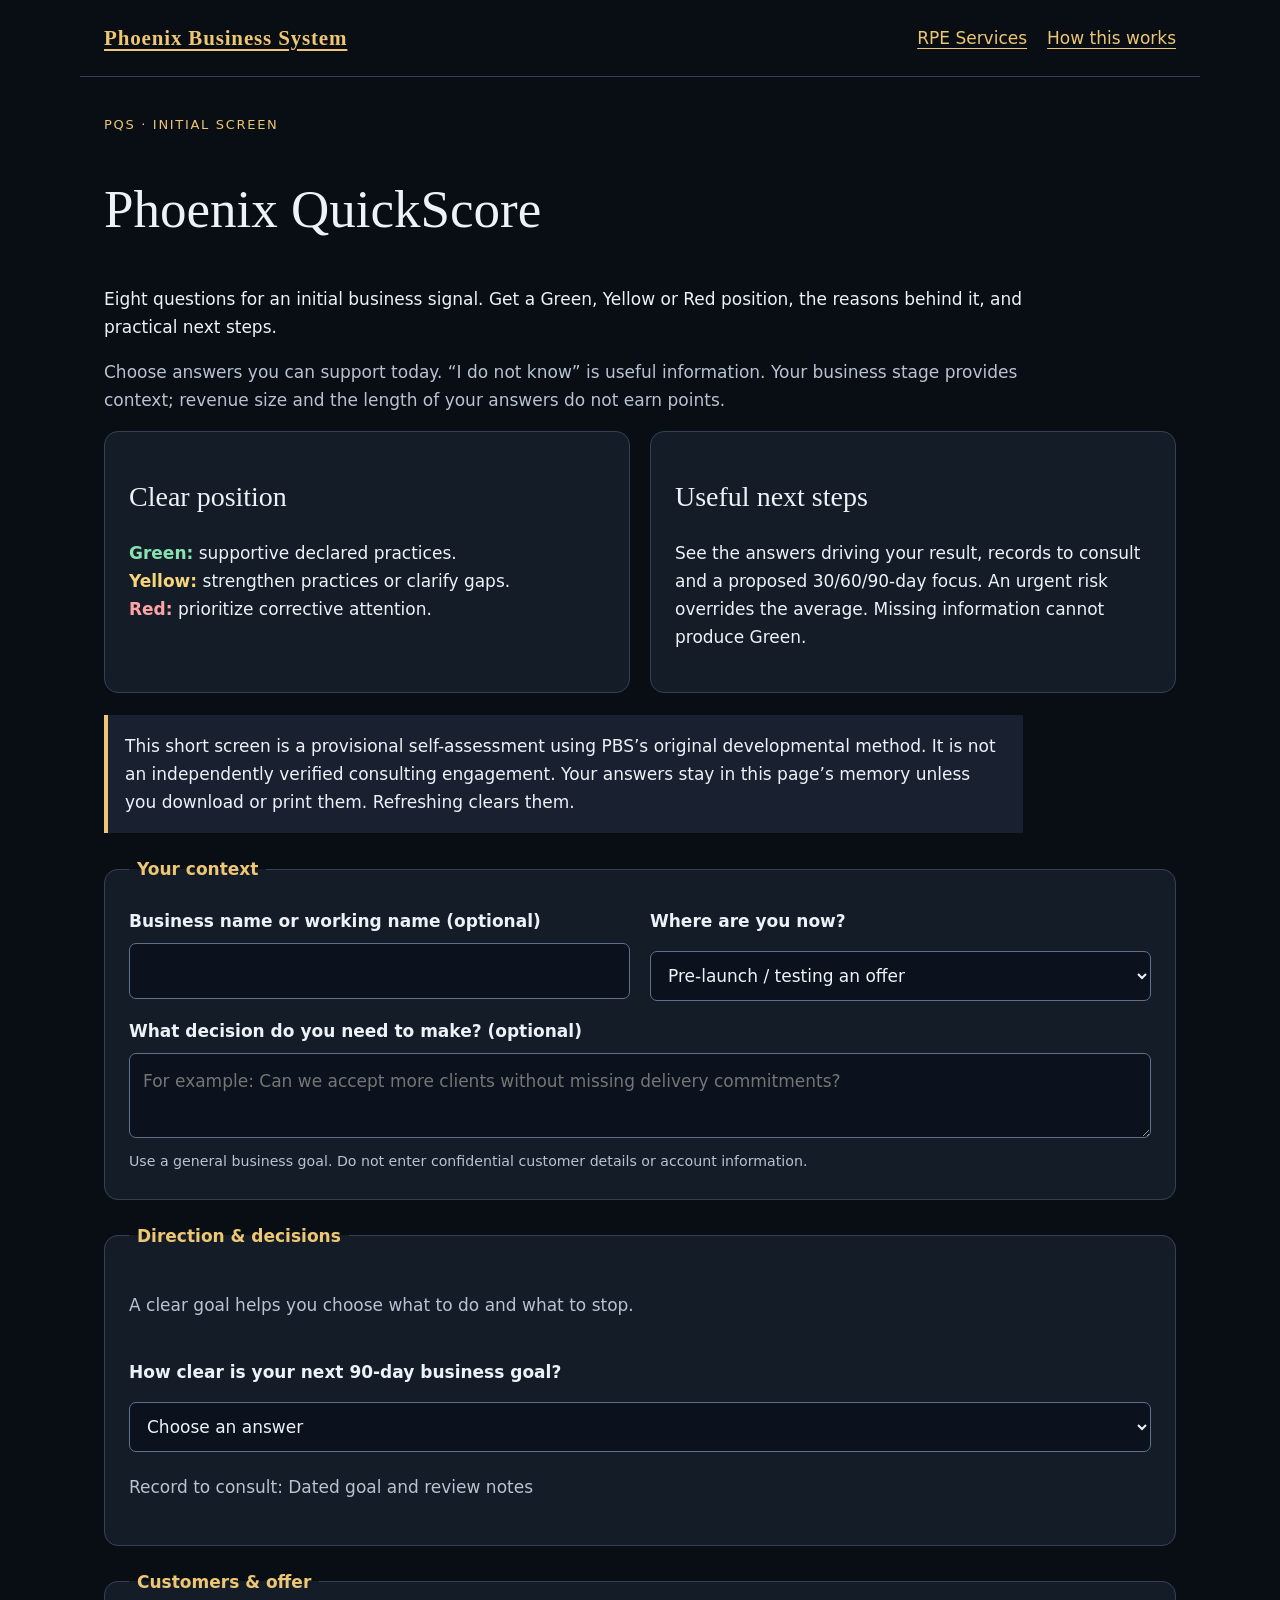
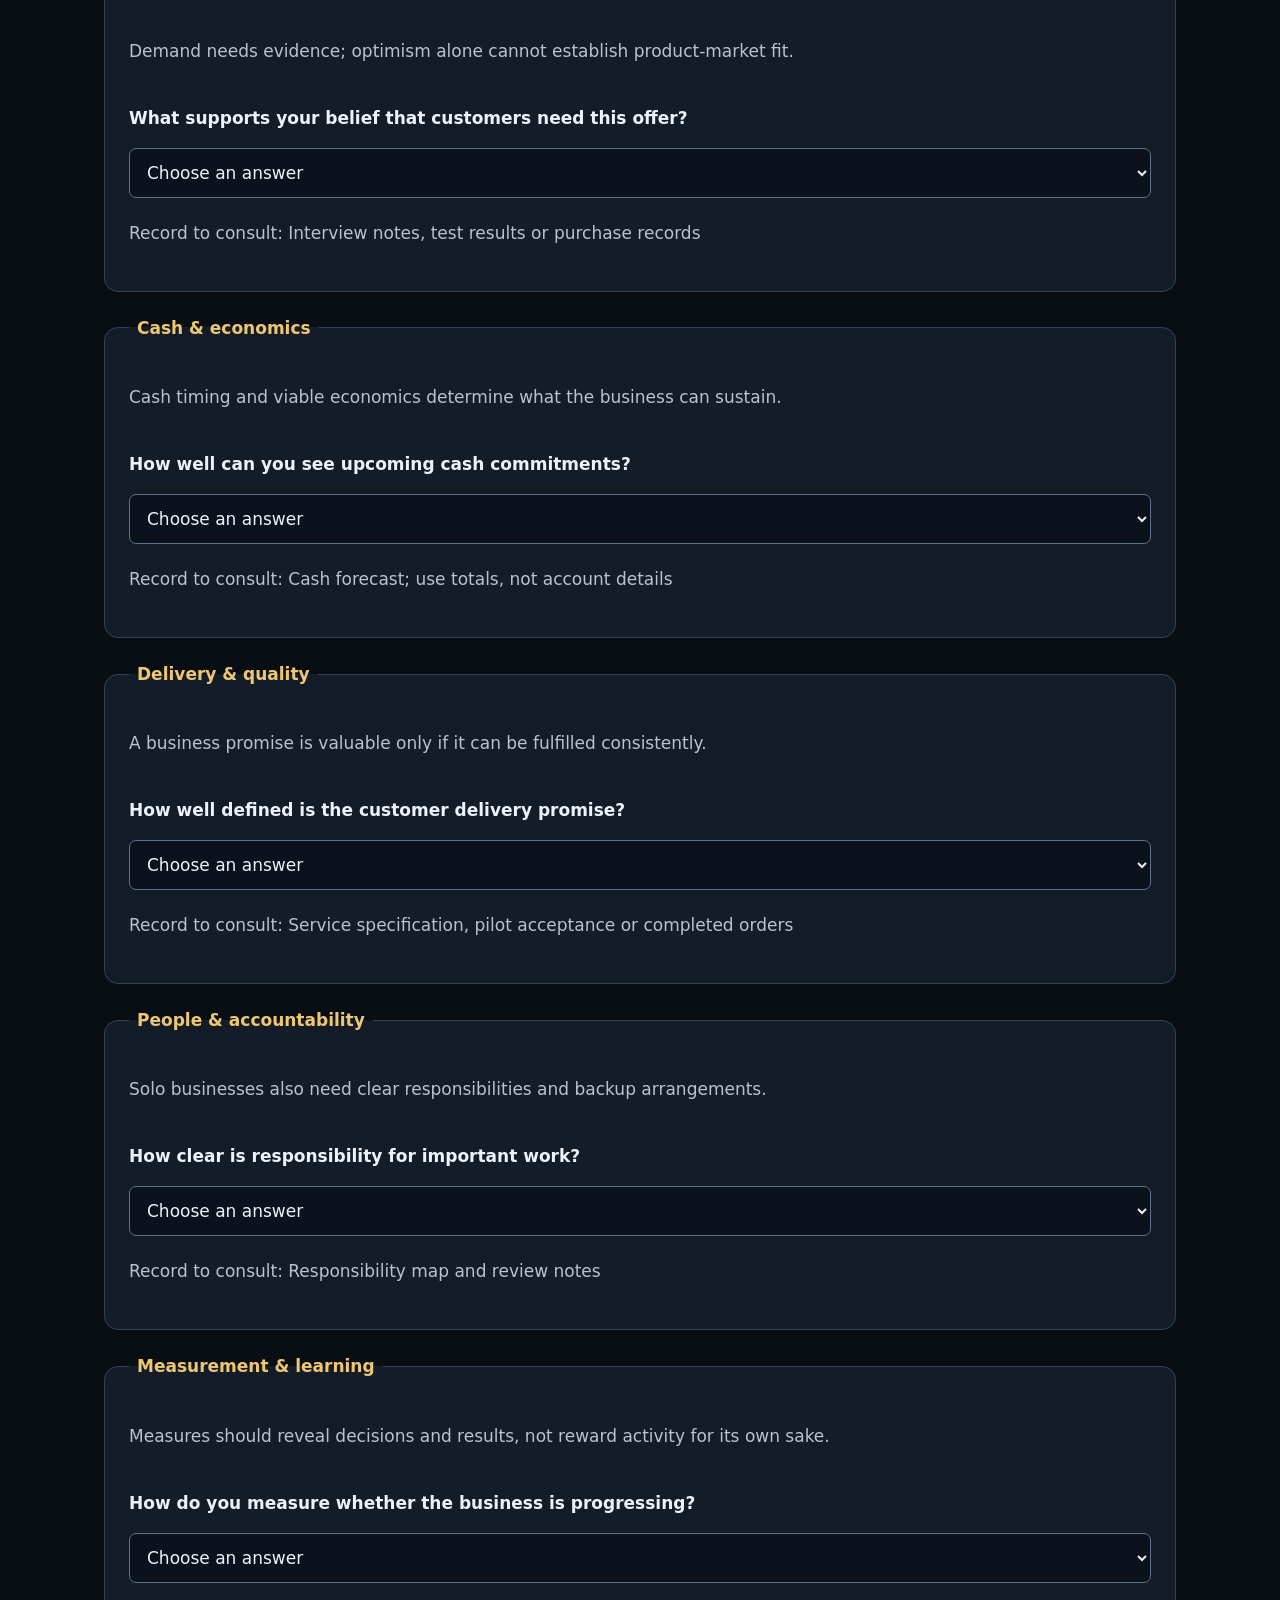
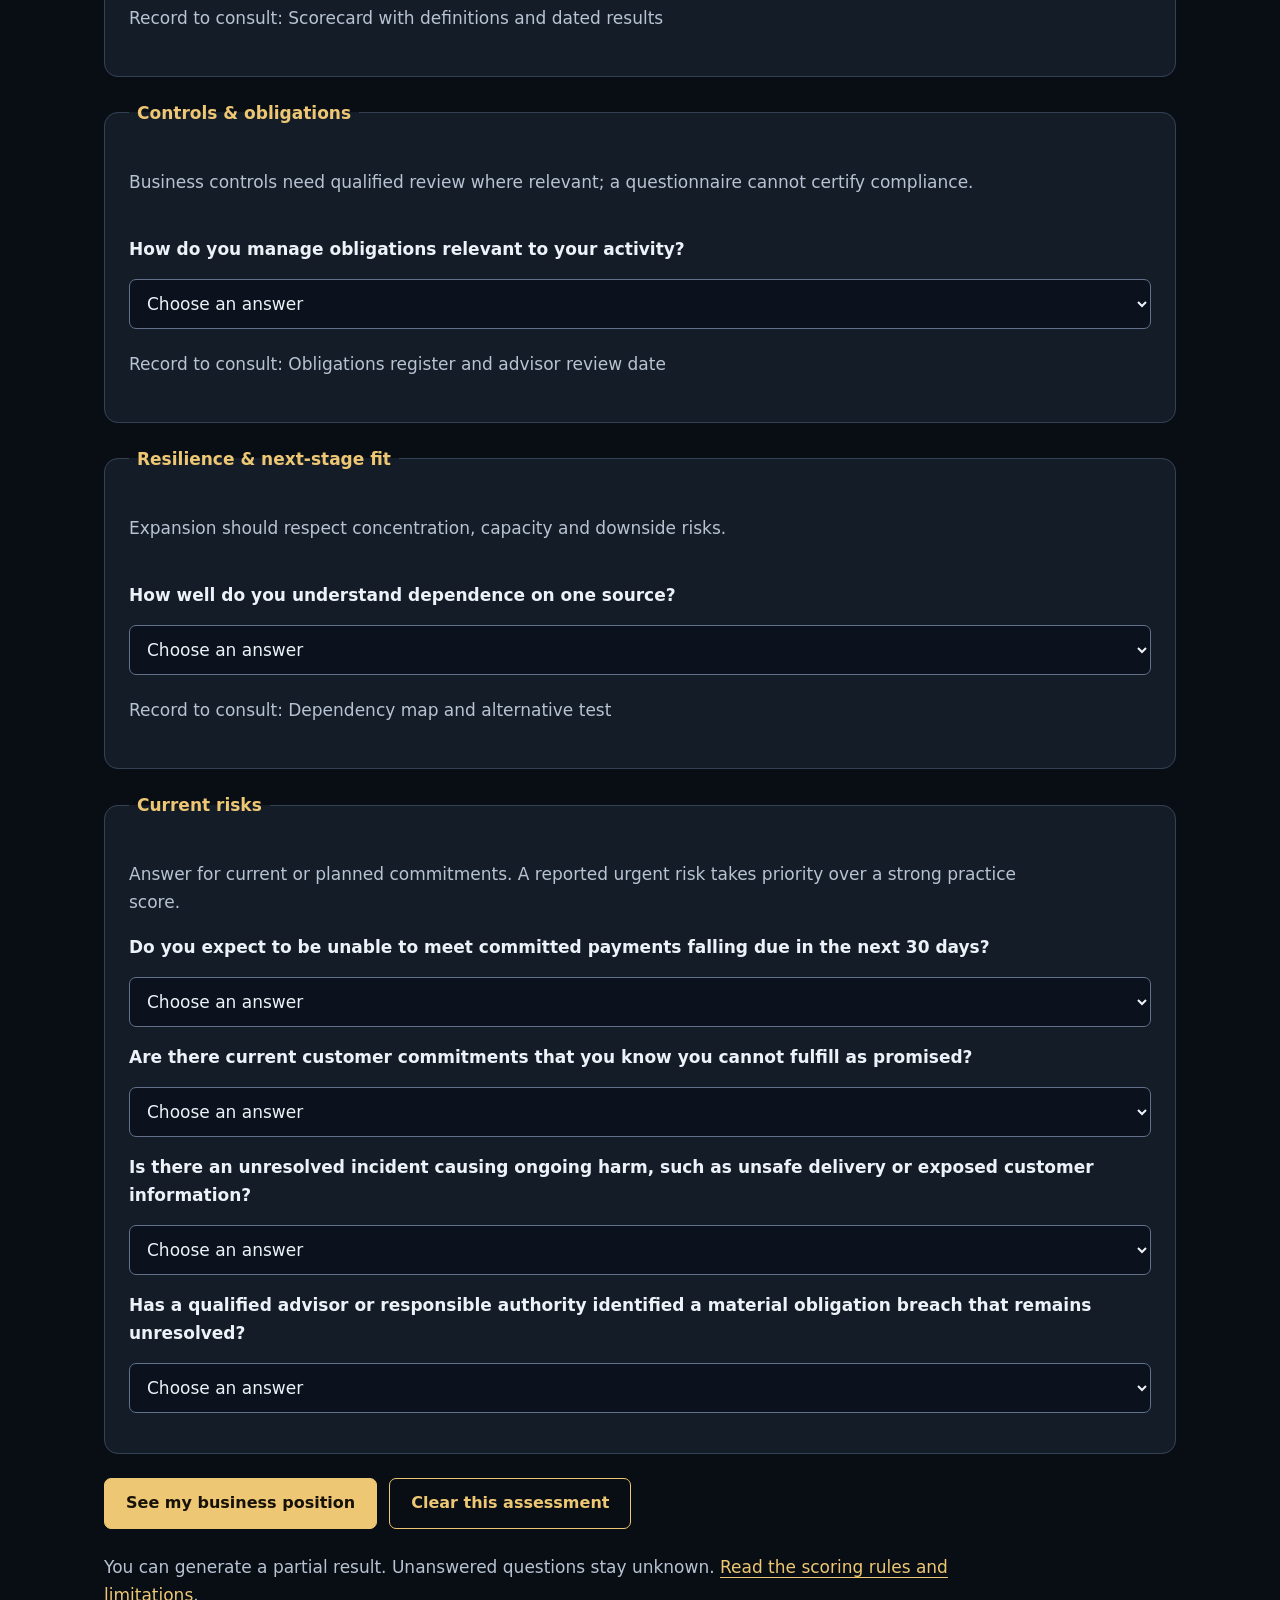
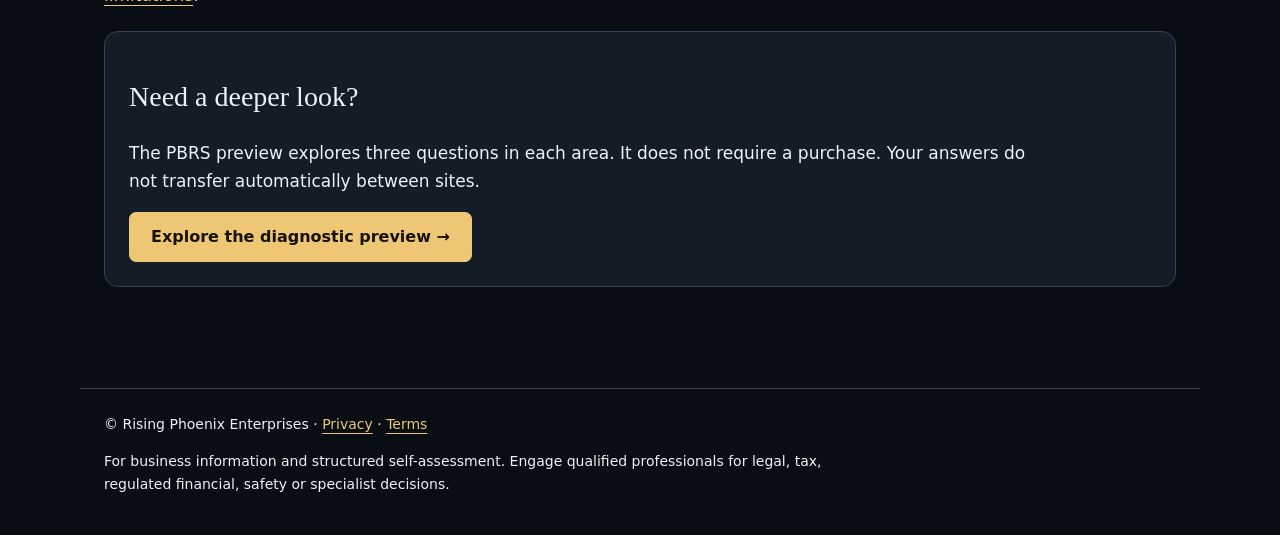
==== index.html @ c2e0ac34 "Replace unsupported diagnostic output with transparent PBS traffic-light preview" ====
<!doctype html>
<html lang="en"><head><meta charset="utf-8"><meta name="viewport" content="width=device-width, initial-scale=1"><title>Phoenix QuickScore — PBS</title><meta name="description" content="Understand your business position through clear traffic lights, practical questions and evidence-aware next steps."><link rel="stylesheet" href="/pbs-diagnostic.css"></head><body data-mode="quick"><header><a class="brand" href="/">Phoenix Business System</a><nav aria-label="Main"><a href="https://services.risingphoenixhq.com/">RPE Services</a><a href="/methodology.html">How this works</a></nav></header><main><section class="hero"><p class="eyebrow">PQS · initial screen</p><h1>Phoenix QuickScore</h1><p>Eight questions for an initial business signal. Get a Green, Yellow or Red position, the reasons behind it, and practical next steps.</p><p class="muted">Choose answers you can support today. “I do not know” is useful information. Your business stage provides context; revenue size and the length of your answers do not earn points.</p></section>
 <div class="grid"><section class="card"><h2>Clear position</h2><p><strong class="GREEN">Green:</strong> supportive declared practices.<br><strong class="YELLOW">Yellow:</strong> strengthen practices or clarify gaps.<br><strong class="RED">Red:</strong> prioritize corrective attention.</p></section><section class="card"><h2>Useful next steps</h2><p>See the answers driving your result, records to consult and a proposed 30/60/90-day focus. An urgent risk overrides the average. Missing information cannot produce Green.</p></section></div>
 <p class="notice">This short screen is a provisional self-assessment using PBS’s original developmental method. It is not an independently verified consulting engagement. Your answers stay in this page’s memory unless you download or print them. Refreshing clears them.</p>
 <form id="assessment"><fieldset><legend>Your context</legend><div class="grid"><div><label for="business">Business name or working name (optional)</label><input id="business" name="business" maxlength="120" autocomplete="organization"></div><div><label for="stage">Where are you now?</label><select id="stage" name="stage"><option value="prelaunch">Pre-launch / testing an offer</option><option value="operating">Operating / stabilizing</option><option value="expanding">Planning expansion</option></select></div></div><label for="goal">What decision do you need to make? (optional)</label><textarea id="goal" name="goal" maxlength="600" placeholder="For example: Can we accept more clients without missing delivery commitments?"></textarea><small>Use a general business goal. Do not enter confidential customer details or account information.</small></fieldset><div id="questions"></div><p id="error" class="error" role="alert"></p><div class="actions"><button type="submit">See my business position</button><button type="button" class="secondary" id="clear">Clear this assessment</button></div><p class="muted">You can generate a partial result. Unanswered questions stay unknown. <a href="/methodology.html">Read the scoring rules and limitations</a>.</p></form><section id="report" tabindex="-1" aria-label="Your assessment report" class="hidden"></section><section class="card"><h2>Need a deeper look?</h2><p>The PBRS preview explores three questions in each area. It does not require a purchase. Your answers do not transfer automatically between sites.</p><a class="button" href="https://pbrs.risingphoenixhq.com/">Explore the diagnostic preview →</a></section></main><footer>© Rising Phoenix Enterprises · <a href="/privacy.html">Privacy</a> · <a href="/terms.html">Terms</a><p>For business information and structured self-assessment. Engage qualified professionals for legal, tax, regulated financial, safety or specialist decisions.</p></footer><script src="/pbs-diagnostic-engine.js"></script><script src="/pbs-diagnostic-ui.js"></script></body></html>
---- pbs-diagnostic.css ----
:root{color-scheme:dark;--bg:#090d14;--panel:#141c28;--line:#344154;--text:#edf2f8;--muted:#b7c3d2;--gold:#edc773;--green:#89e3b0;--yellow:#f6d57b;--red:#ffa4a4}*{box-sizing:border-box}body{margin:0;background:var(--bg);color:var(--text);font:17px/1.65 system-ui,sans-serif}header,main,footer{max-width:1120px;margin:auto;padding:24px}header{display:flex;gap:20px;align-items:center;justify-content:space-between;border-bottom:1px solid var(--line)}.brand{font:600 21px Georgia,serif;letter-spacing:.04em;color:var(--gold)}nav{display:flex;flex-wrap:wrap;gap:20px}a{color:var(--gold);text-underline-offset:4px}h1{font:500 clamp(32px,5vw,53px)/1.16 Georgia,serif;max-width:850px}h2{font:500 28px/1.3 Georgia,serif}h3{font-size:20px}p{max-width:85ch}.eyebrow{color:var(--gold);font-size:13px;text-transform:uppercase;letter-spacing:.13em}.muted,small{color:var(--muted)}.card,fieldset,details.area{background:var(--panel);border:1px solid var(--line);border-radius:14px;padding:24px;margin:22px 0}.grid{display:grid;grid-template-columns:repeat(2,minmax(0,1fr));gap:20px}.grid>.card{margin:0}label{display:block;font-weight:600;margin-bottom:8px}input,select,textarea{width:100%;padding:13px;background:#0b121d;border:1px solid #61718a;border-radius:7px;color:var(--text);font:inherit}textarea{min-height:85px}select{margin:8px 0 16px}button,.button{display:inline-block;padding:13px 21px;border:1px solid var(--gold);border-radius:7px;background:var(--gold);color:#161109;font:700 16px/1.4 system-ui;cursor:pointer;text-decoration:none}button.secondary{background:transparent;color:var(--gold)}button:focus-visible,a:focus-visible,input:focus-visible,select:focus-visible,textarea:focus-visible,summary:focus-visible{outline:3px solid #83c9ff;outline-offset:4px}.actions{display:flex;flex-wrap:wrap;gap:12px;margin:24px 0}legend{color:var(--gold);font-weight:700;padding:0 8px}.question{border-top:1px solid var(--line);padding:22px 0 8px}.question:first-of-type{border-top:0}.question p{margin:5px 0 12px}.status{display:inline-block;border:2px solid currentColor;border-radius:24px;padding:7px 18px;font-weight:800;letter-spacing:.06em}.GREEN{color:var(--green)}.YELLOW{color:var(--yellow)}.RED{color:var(--red)}.UNKNOWN{color:var(--muted)}.notice{padding:17px;border-left:4px solid var(--gold);background:#192131;margin:22px 0}.risk{border-left-color:var(--red)}summary{cursor:pointer;font-weight:700}summary span{margin-right:14px}.trace{border-top:1px solid var(--line);padding-top:14px;margin-top:14px}.bar{height:6px;background:#344154;margin:14px 0}.bar span{display:block;height:100%;background:var(--gold)}.hidden{display:none!important}#report:focus{outline:none}.error{color:var(--red);font-weight:700}footer{border-top:1px solid var(--line);font-size:14px;margin-top:55px}.method{max-width:900px}.method li{margin:14px 0}table{border-collapse:collapse;width:100%}th,td{text-align:left;border-bottom:1px solid var(--line);padding:12px;vertical-align:top}@media(max-width:650px){header{display:block}.grid{grid-template-columns:1fr}header,main,footer{padding:18px}.card,fieldset,details.area{padding:18px}nav{margin-top:15px}button,.button{min-height:46px}}@media print{body{background:white;color:#111;font-size:11pt}header nav,footer,.actions,#assessment,.hero{display:none!important}main{max-width:none;padding:0}.card,details.area,.notice{background:white;border-color:#bbb;break-inside:avoid}.muted,small,.GREEN,.YELLOW,.RED,.UNKNOWN{color:#222}details>div{display:block}a{color:#111}h1{font-size:27pt}.hidden{display:none!important}}
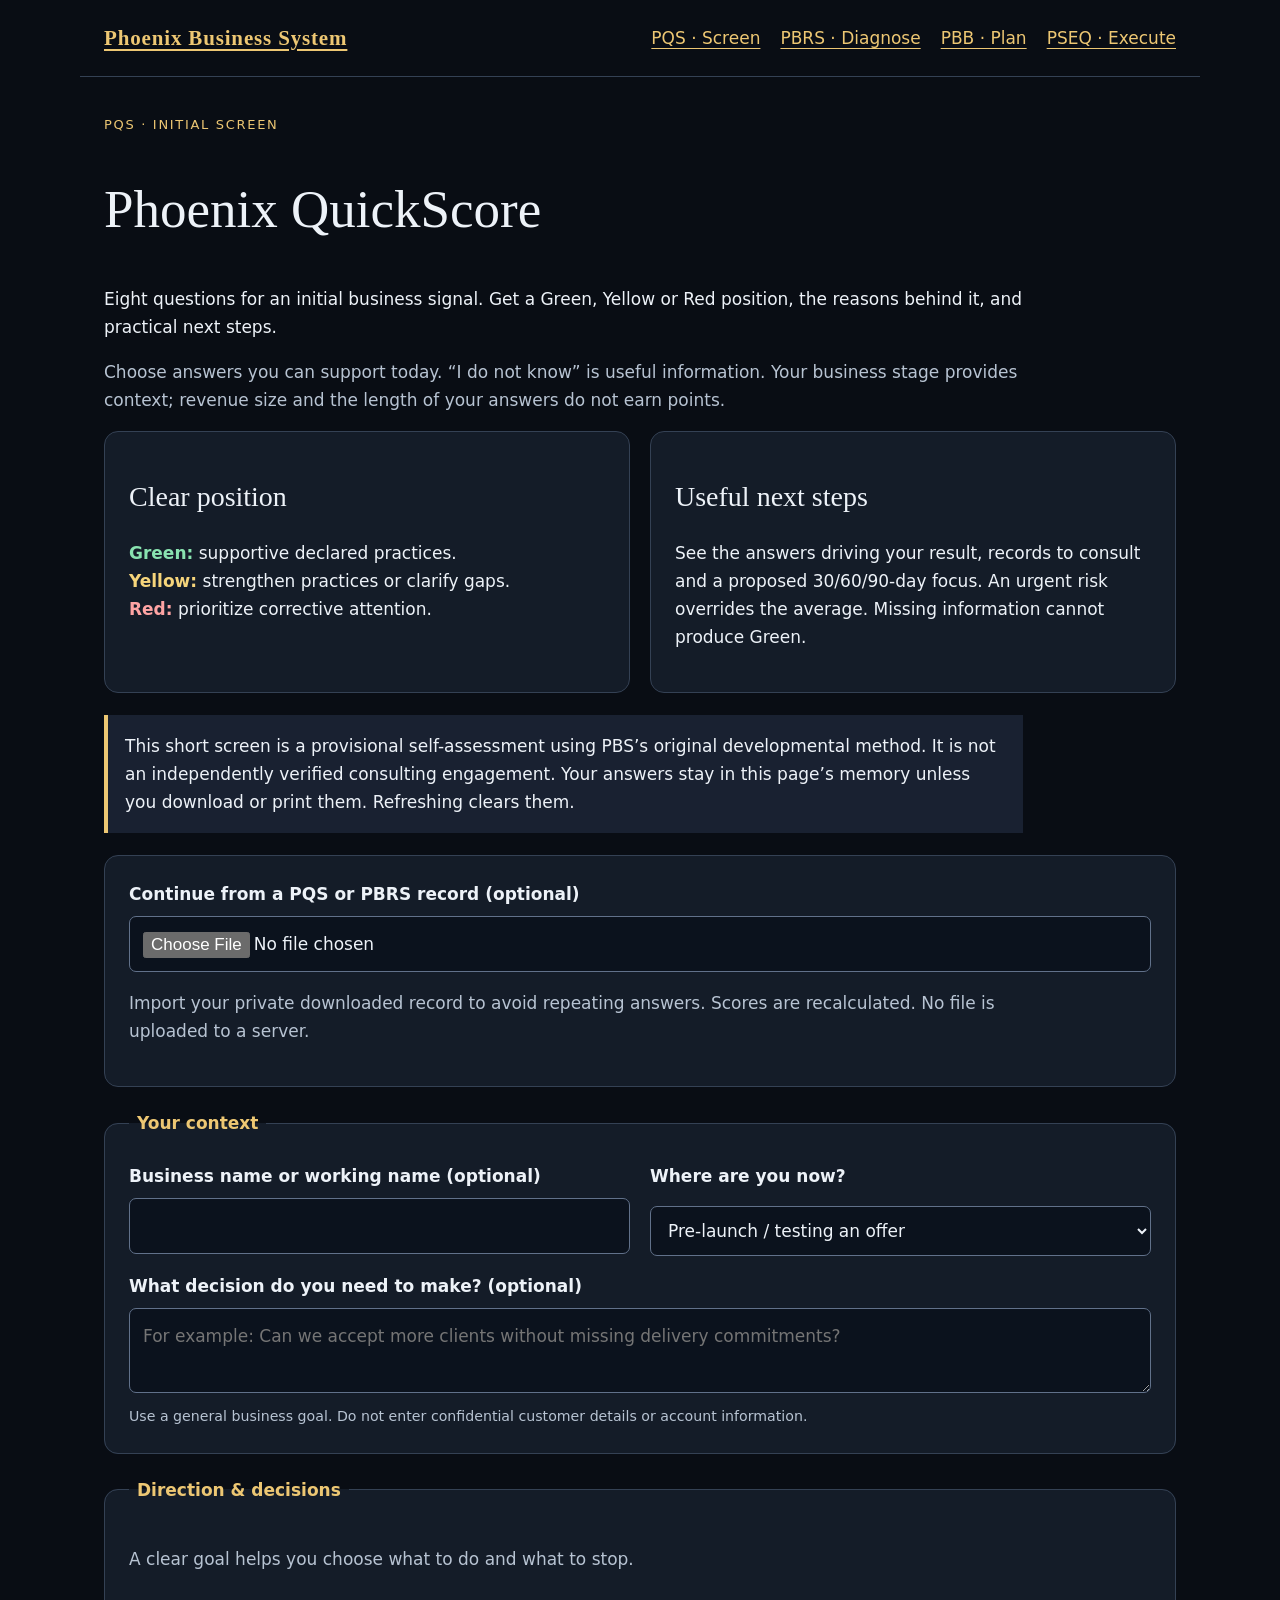
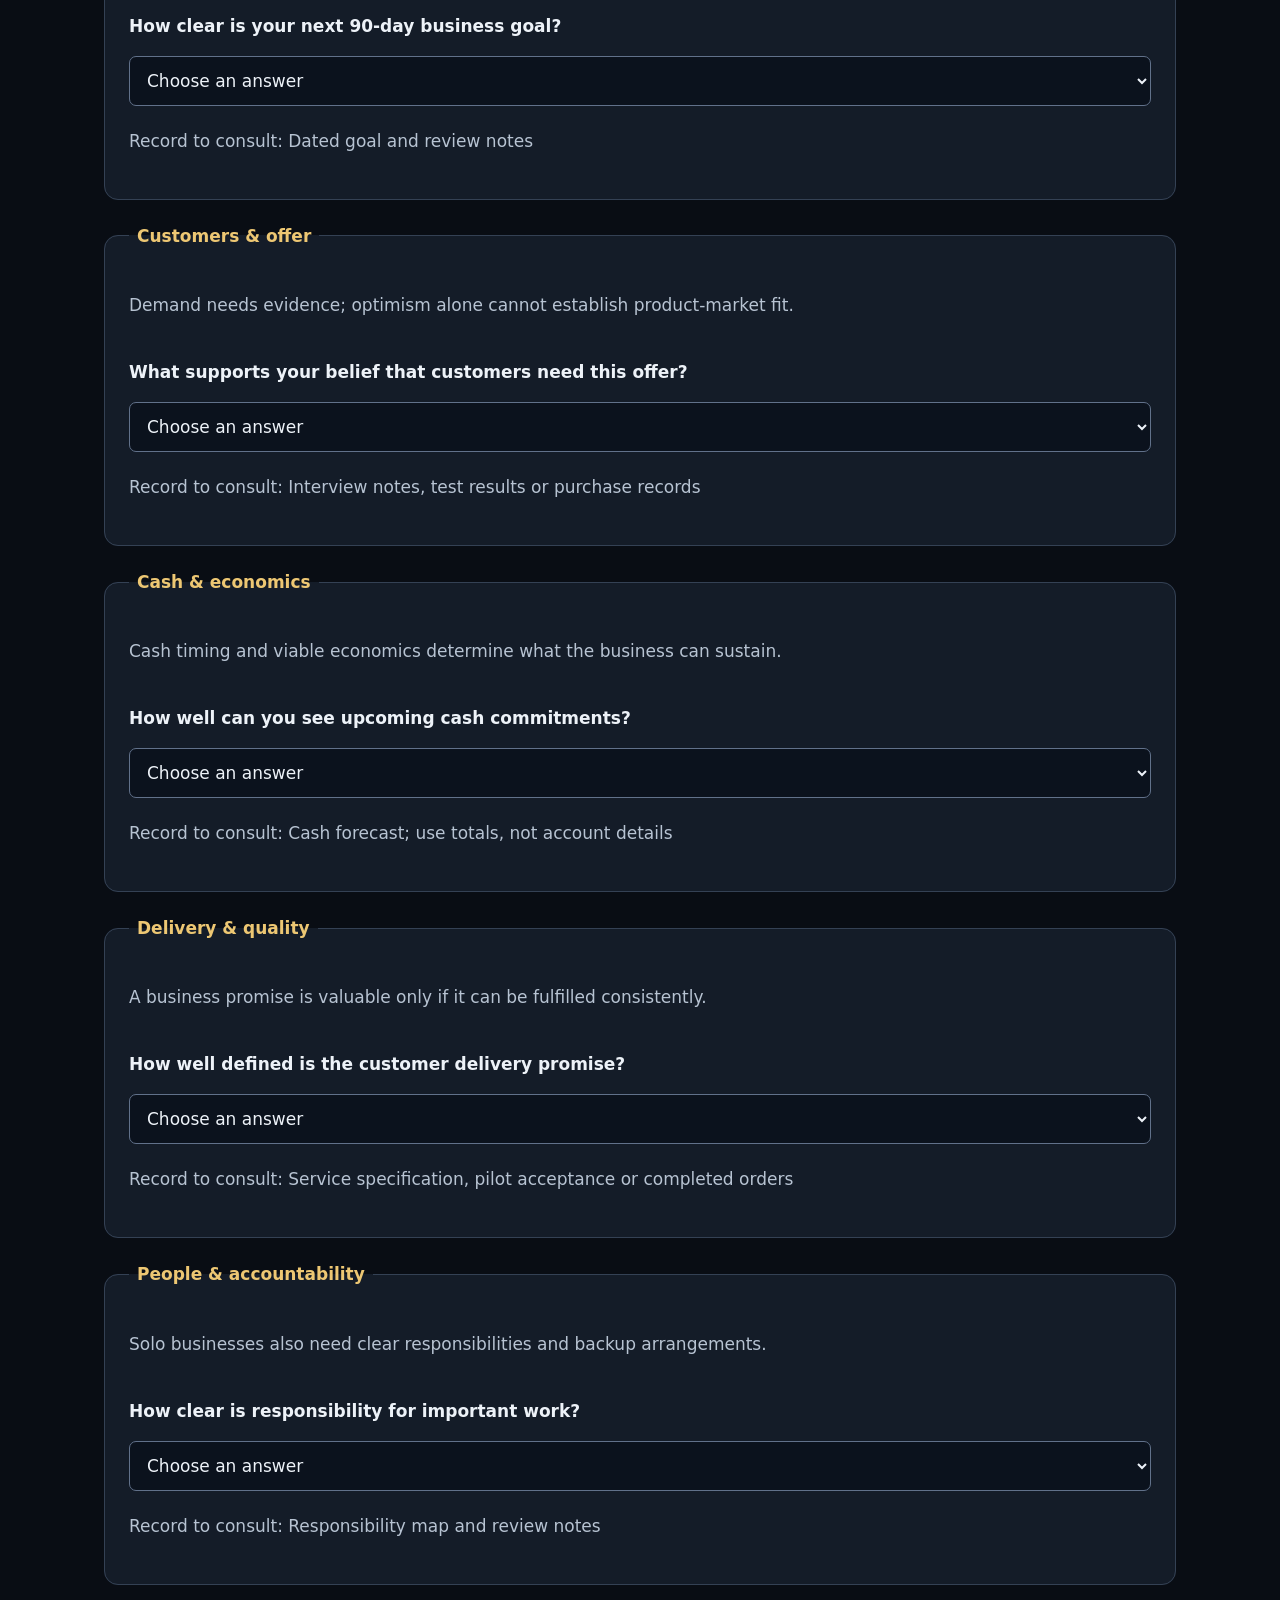
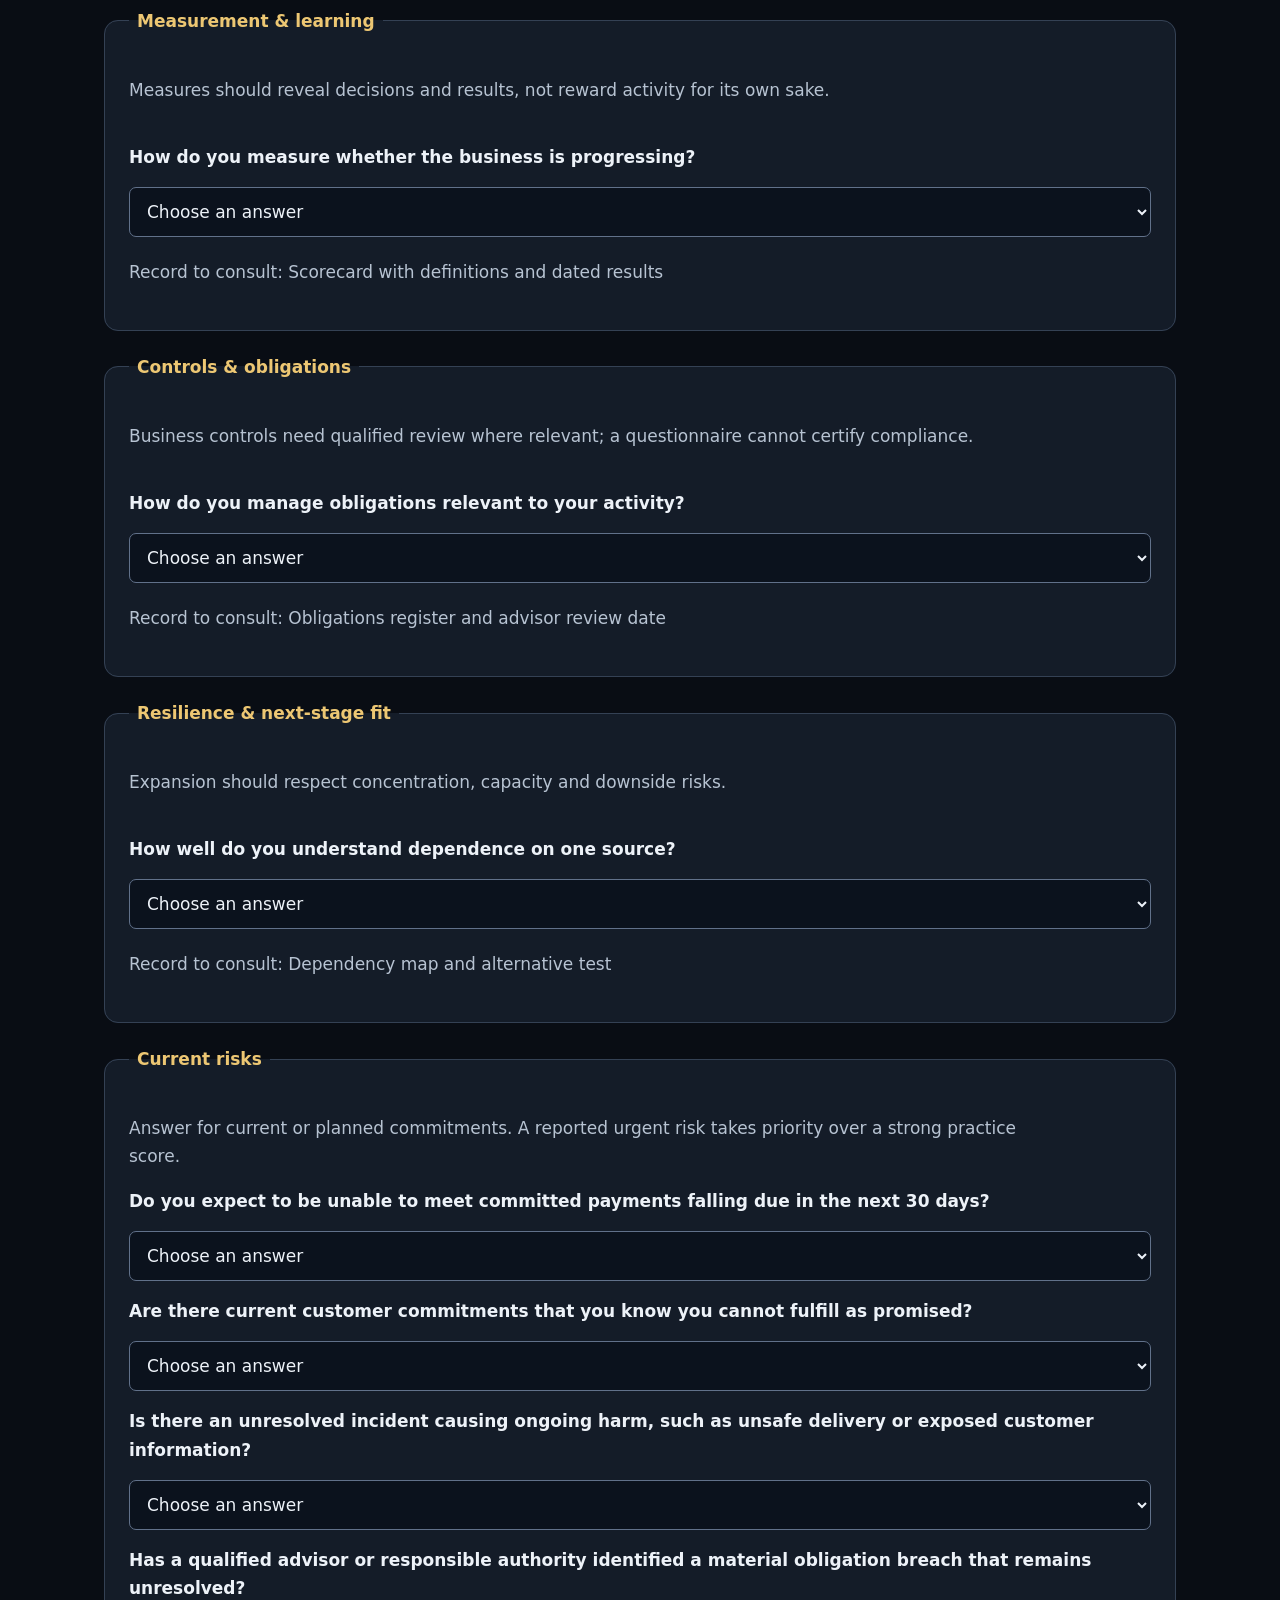
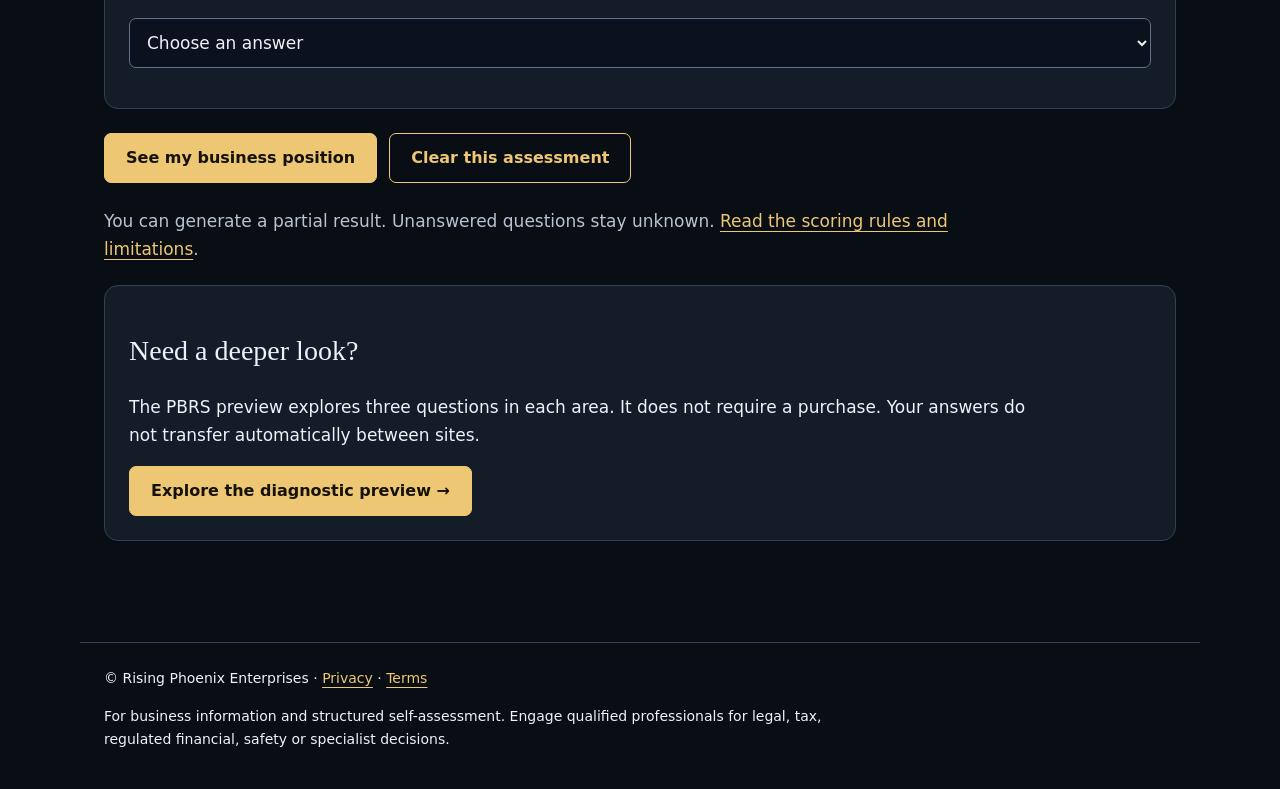
==== commit 1ba22a40: "Connect PBS diagnostic records to editable plans and execution tracking previews" ====
--- a/index.html
+++ b/index.html
@@ -1,5 +1,5 @@
 <!doctype html>
-<html lang="en"><head><meta charset="utf-8"><meta name="viewport" content="width=device-width, initial-scale=1"><title>Phoenix QuickScore — PBS</title><meta name="description" content="Understand your business position through clear traffic lights, practical questions and evidence-aware next steps."><link rel="stylesheet" href="/pbs-diagnostic.css"></head><body data-mode="quick"><header><a class="brand" href="/">Phoenix Business System</a><nav aria-label="Main"><a href="https://services.risingphoenixhq.com/">RPE Services</a><a href="/methodology.html">How this works</a></nav></header><main><section class="hero"><p class="eyebrow">PQS · initial screen</p><h1>Phoenix QuickScore</h1><p>Eight questions for an initial business signal. Get a Green, Yellow or Red position, the reasons behind it, and practical next steps.</p><p class="muted">Choose answers you can support today. “I do not know” is useful information. Your business stage provides context; revenue size and the length of your answers do not earn points.</p></section>
+<html lang="en"><head><meta charset="utf-8"><meta name="viewport" content="width=device-width, initial-scale=1"><title>Phoenix QuickScore — PBS</title><meta name="description" content="Understand your business position through clear traffic lights, practical questions and evidence-aware next steps."><link rel="stylesheet" href="/pbs-diagnostic.css"></head><body data-mode="quick"><header><a class="brand" href="/">Phoenix Business System</a><nav aria-label="PBS layers"><a href="https://pqs.risingphoenixhq.com/">PQS · Screen</a><a href="https://pbrs.risingphoenixhq.com/">PBRS · Diagnose</a><a href="https://pbb.risingphoenixhq.com/">PBB · Plan</a><a href="https://pseq.risingphoenixhq.com/">PSEQ · Execute</a></nav></header><main><section class="hero"><p class="eyebrow">PQS · initial screen</p><h1>Phoenix QuickScore</h1><p>Eight questions for an initial business signal. Get a Green, Yellow or Red position, the reasons behind it, and practical next steps.</p><p class="muted">Choose answers you can support today. “I do not know” is useful information. Your business stage provides context; revenue size and the length of your answers do not earn points.</p></section>
  <div class="grid"><section class="card"><h2>Clear position</h2><p><strong class="GREEN">Green:</strong> supportive declared practices.<br><strong class="YELLOW">Yellow:</strong> strengthen practices or clarify gaps.<br><strong class="RED">Red:</strong> prioritize corrective attention.</p></section><section class="card"><h2>Useful next steps</h2><p>See the answers driving your result, records to consult and a proposed 30/60/90-day focus. An urgent risk overrides the average. Missing information cannot produce Green.</p></section></div>
  <p class="notice">This short screen is a provisional self-assessment using PBS’s original developmental method. It is not an independently verified consulting engagement. Your answers stay in this page’s memory unless you download or print them. Refreshing clears them.</p>
- <form id="assessment"><fieldset><legend>Your context</legend><div class="grid"><div><label for="business">Business name or working name (optional)</label><input id="business" name="business" maxlength="120" autocomplete="organization"></div><div><label for="stage">Where are you now?</label><select id="stage" name="stage"><option value="prelaunch">Pre-launch / testing an offer</option><option value="operating">Operating / stabilizing</option><option value="expanding">Planning expansion</option></select></div></div><label for="goal">What decision do you need to make? (optional)</label><textarea id="goal" name="goal" maxlength="600" placeholder="For example: Can we accept more clients without missing delivery commitments?"></textarea><small>Use a general business goal. Do not enter confidential customer details or account information.</small></fieldset><div id="questions"></div><p id="error" class="error" role="alert"></p><div class="actions"><button type="submit">See my business position</button><button type="button" class="secondary" id="clear">Clear this assessment</button></div><p class="muted">You can generate a partial result. Unanswered questions stay unknown. <a href="/methodology.html">Read the scoring rules and limitations</a>.</p></form><section id="report" tabindex="-1" aria-label="Your assessment report" class="hidden"></section><section class="card"><h2>Need a deeper look?</h2><p>The PBRS preview explores three questions in each area. It does not require a purchase. Your answers do not transfer automatically between sites.</p><a class="button" href="https://pbrs.risingphoenixhq.com/">Explore the diagnostic preview →</a></section></main><footer>© Rising Phoenix Enterprises · <a href="/privacy.html">Privacy</a> · <a href="/terms.html">Terms</a><p>For business information and structured self-assessment. Engage qualified professionals for legal, tax, regulated financial, safety or specialist decisions.</p></footer><script src="/pbs-diagnostic-engine.js"></script><script src="/pbs-diagnostic-ui.js"></script></body></html>
+ <section class="card"><label for="assessment-import">Continue from a PQS or PBRS record (optional)</label><input id="assessment-import" type="file" accept="application/json,.json"><p id="import-status" class="muted">Import your private downloaded record to avoid repeating answers. Scores are recalculated. No file is uploaded to a server.</p></section><form id="assessment"><fieldset><legend>Your context</legend><div class="grid"><div><label for="business">Business name or working name (optional)</label><input id="business" name="business" maxlength="120" autocomplete="organization"></div><div><label for="stage">Where are you now?</label><select id="stage" name="stage"><option value="prelaunch">Pre-launch / testing an offer</option><option value="operating">Operating / stabilizing</option><option value="expanding">Planning expansion</option></select></div></div><label for="goal">What decision do you need to make? (optional)</label><textarea id="goal" name="goal" maxlength="600" placeholder="For example: Can we accept more clients without missing delivery commitments?"></textarea><small>Use a general business goal. Do not enter confidential customer details or account information.</small></fieldset><div id="questions"></div><p id="error" class="error" role="alert"></p><div class="actions"><button type="submit">See my business position</button><button type="button" class="secondary" id="clear">Clear this assessment</button></div><p class="muted">You can generate a partial result. Unanswered questions stay unknown. <a href="/methodology.html">Read the scoring rules and limitations</a>.</p></form><section id="report" tabindex="-1" aria-label="Your assessment report" class="hidden"></section><section class="card"><h2>Need a deeper look?</h2><p>The PBRS preview explores three questions in each area. It does not require a purchase. Your answers do not transfer automatically between sites.</p><a class="button" href="https://pbrs.risingphoenixhq.com/">Explore the diagnostic preview →</a></section></main><footer>© Rising Phoenix Enterprises · <a href="/privacy.html">Privacy</a> · <a href="/terms.html">Terms</a><p>For business information and structured self-assessment. Engage qualified professionals for legal, tax, regulated financial, safety or specialist decisions.</p></footer><script src="/pbs-diagnostic-engine.js"></script><script src="/pbs-diagnostic-ui.js"></script></body></html>
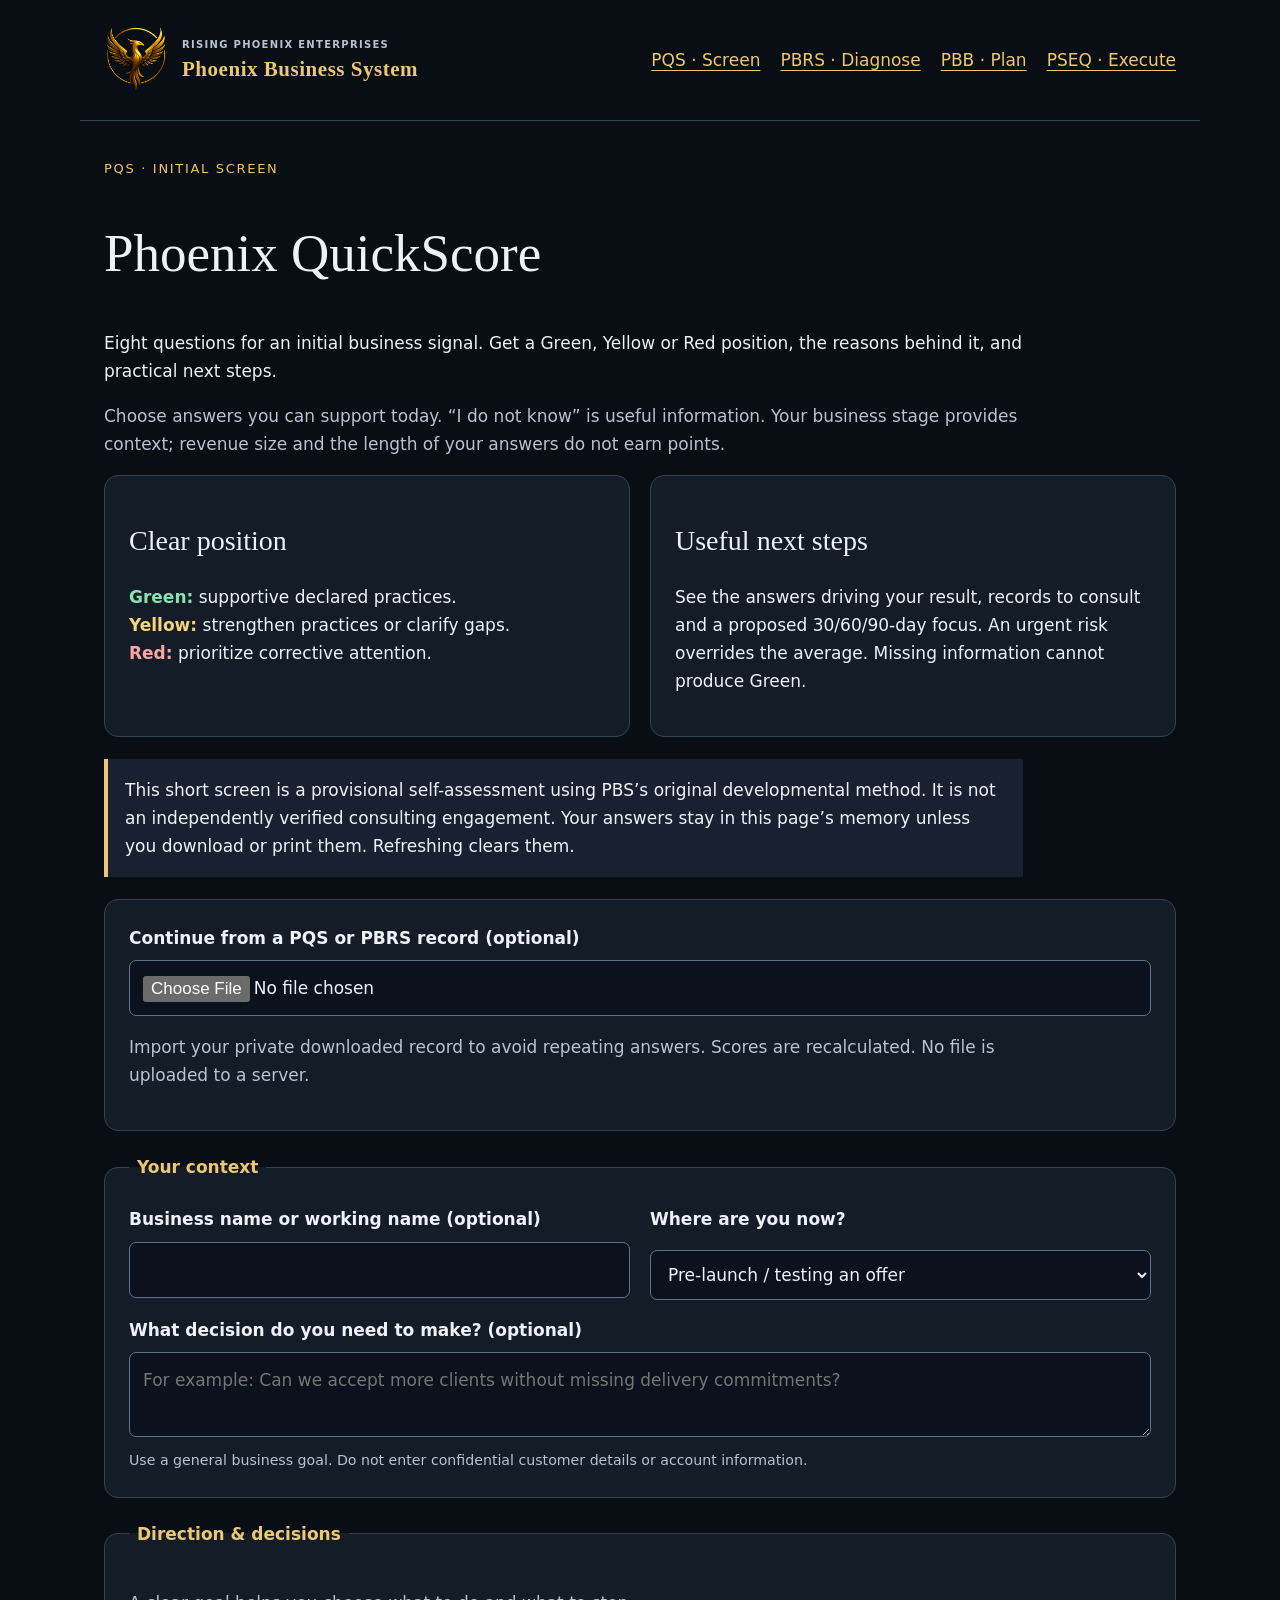
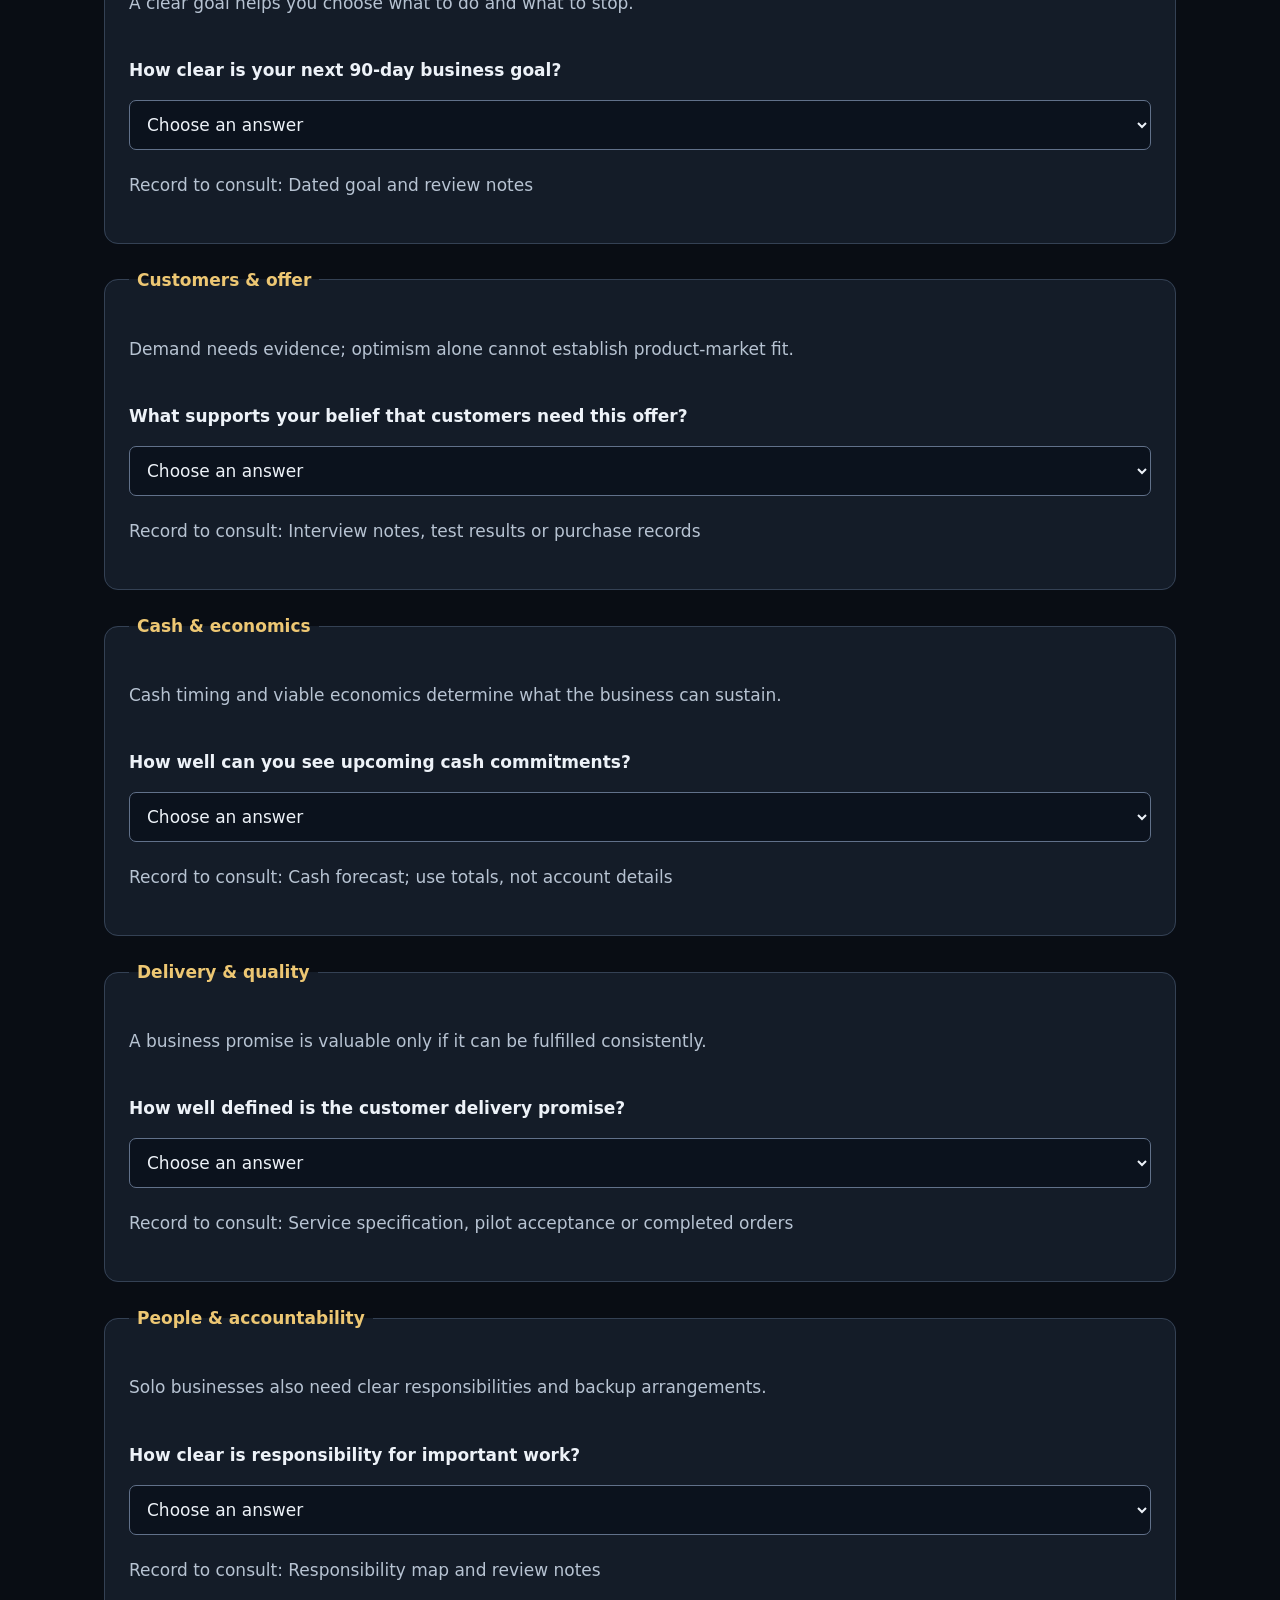
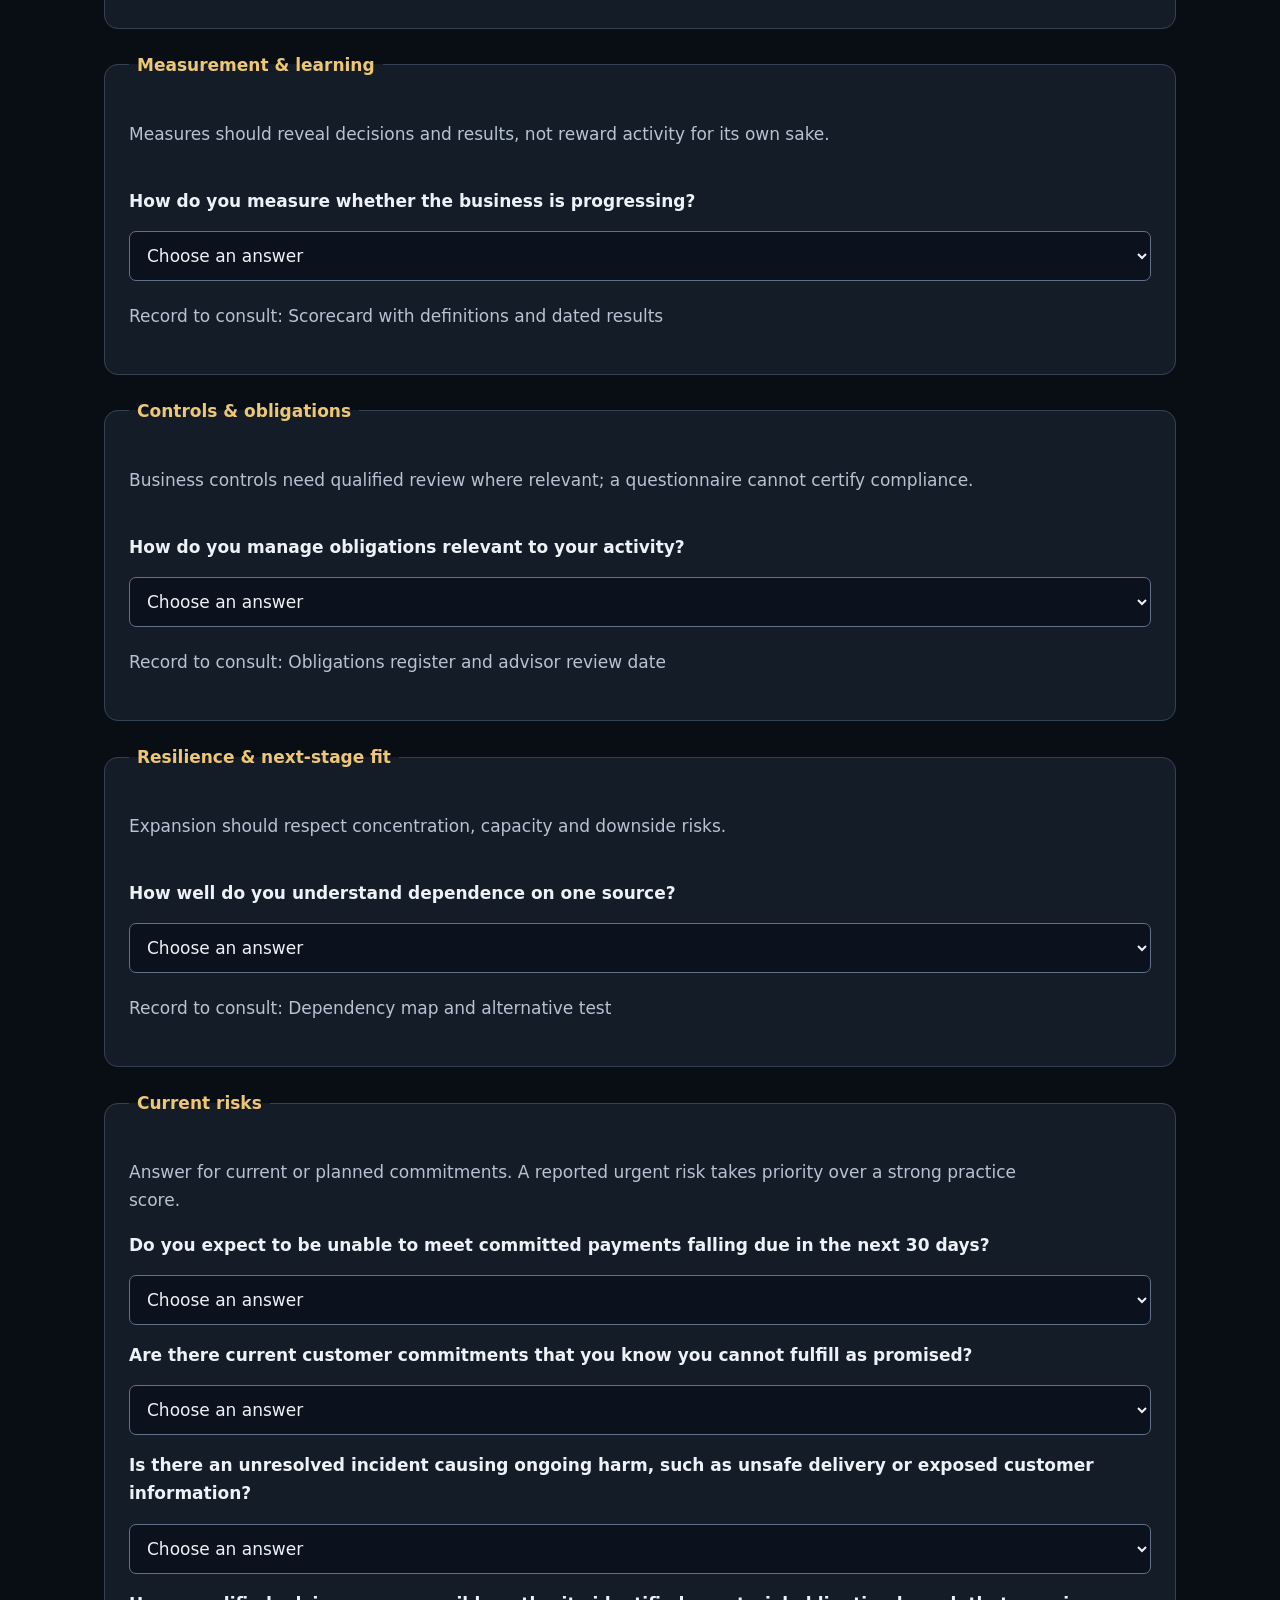
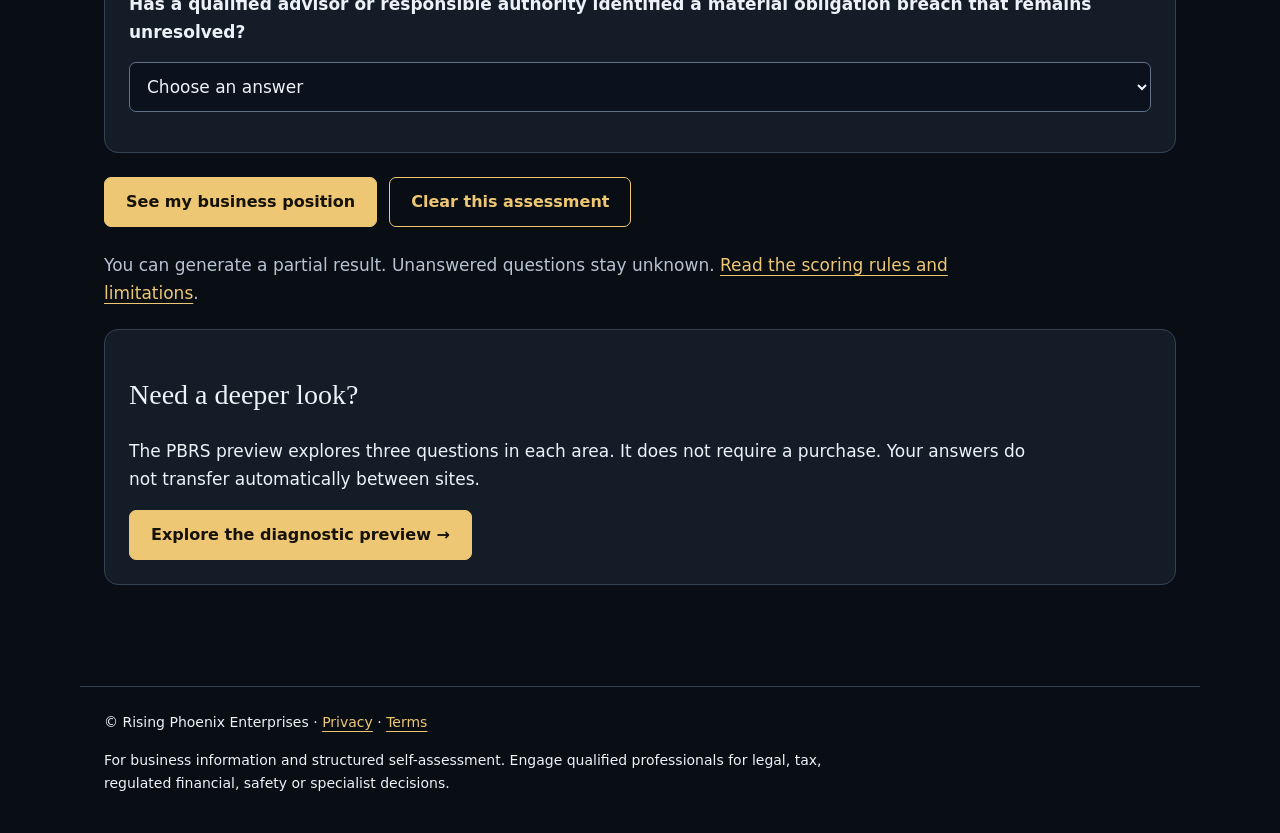
==== commit 230924cb: "Restore established RPE phoenix logo throughout PBS headers" ====
--- a/index.html
+++ b/index.html
@@ -1,5 +1,5 @@
 <!doctype html>
-<html lang="en"><head><meta charset="utf-8"><meta name="viewport" content="width=device-width, initial-scale=1"><title>Phoenix QuickScore — PBS</title><meta name="description" content="Understand your business position through clear traffic lights, practical questions and evidence-aware next steps."><link rel="stylesheet" href="/pbs-diagnostic.css"></head><body data-mode="quick"><header><a class="brand" href="/">Phoenix Business System</a><nav aria-label="PBS layers"><a href="https://pqs.risingphoenixhq.com/">PQS · Screen</a><a href="https://pbrs.risingphoenixhq.com/">PBRS · Diagnose</a><a href="https://pbb.risingphoenixhq.com/">PBB · Plan</a><a href="https://pseq.risingphoenixhq.com/">PSEQ · Execute</a></nav></header><main><section class="hero"><p class="eyebrow">PQS · initial screen</p><h1>Phoenix QuickScore</h1><p>Eight questions for an initial business signal. Get a Green, Yellow or Red position, the reasons behind it, and practical next steps.</p><p class="muted">Choose answers you can support today. “I do not know” is useful information. Your business stage provides context; revenue size and the length of your answers do not earn points.</p></section>
+<html lang="en"><head><meta charset="utf-8"><meta name="viewport" content="width=device-width, initial-scale=1"><title>Phoenix QuickScore — PBS</title><meta name="description" content="Understand your business position through clear traffic lights, practical questions and evidence-aware next steps."><link rel="stylesheet" href="/pbs-diagnostic.css"></head><body data-mode="quick"><header><a class="brand" href="/"><span class="brand-logo" aria-hidden="true"><img src="/phoenix-os-logo.png" width="600" height="900" alt=""></span><span class="brand-copy"><span class="brand-owner">Rising Phoenix Enterprises</span><span class="brand-name">Phoenix Business System</span></span></a><nav aria-label="PBS layers"><a href="https://pqs.risingphoenixhq.com/">PQS · Screen</a><a href="https://pbrs.risingphoenixhq.com/">PBRS · Diagnose</a><a href="https://pbb.risingphoenixhq.com/">PBB · Plan</a><a href="https://pseq.risingphoenixhq.com/">PSEQ · Execute</a></nav></header><main><section class="hero"><p class="eyebrow">PQS · initial screen</p><h1>Phoenix QuickScore</h1><p>Eight questions for an initial business signal. Get a Green, Yellow or Red position, the reasons behind it, and practical next steps.</p><p class="muted">Choose answers you can support today. “I do not know” is useful information. Your business stage provides context; revenue size and the length of your answers do not earn points.</p></section>
  <div class="grid"><section class="card"><h2>Clear position</h2><p><strong class="GREEN">Green:</strong> supportive declared practices.<br><strong class="YELLOW">Yellow:</strong> strengthen practices or clarify gaps.<br><strong class="RED">Red:</strong> prioritize corrective attention.</p></section><section class="card"><h2>Useful next steps</h2><p>See the answers driving your result, records to consult and a proposed 30/60/90-day focus. An urgent risk overrides the average. Missing information cannot produce Green.</p></section></div>
  <p class="notice">This short screen is a provisional self-assessment using PBS’s original developmental method. It is not an independently verified consulting engagement. Your answers stay in this page’s memory unless you download or print them. Refreshing clears them.</p>
  <section class="card"><label for="assessment-import">Continue from a PQS or PBRS record (optional)</label><input id="assessment-import" type="file" accept="application/json,.json"><p id="import-status" class="muted">Import your private downloaded record to avoid repeating answers. Scores are recalculated. No file is uploaded to a server.</p></section><form id="assessment"><fieldset><legend>Your context</legend><div class="grid"><div><label for="business">Business name or working name (optional)</label><input id="business" name="business" maxlength="120" autocomplete="organization"></div><div><label for="stage">Where are you now?</label><select id="stage" name="stage"><option value="prelaunch">Pre-launch / testing an offer</option><option value="operating">Operating / stabilizing</option><option value="expanding">Planning expansion</option></select></div></div><label for="goal">What decision do you need to make? (optional)</label><textarea id="goal" name="goal" maxlength="600" placeholder="For example: Can we accept more clients without missing delivery commitments?"></textarea><small>Use a general business goal. Do not enter confidential customer details or account information.</small></fieldset><div id="questions"></div><p id="error" class="error" role="alert"></p><div class="actions"><button type="submit">See my business position</button><button type="button" class="secondary" id="clear">Clear this assessment</button></div><p class="muted">You can generate a partial result. Unanswered questions stay unknown. <a href="/methodology.html">Read the scoring rules and limitations</a>.</p></form><section id="report" tabindex="-1" aria-label="Your assessment report" class="hidden"></section><section class="card"><h2>Need a deeper look?</h2><p>The PBRS preview explores three questions in each area. It does not require a purchase. Your answers do not transfer automatically between sites.</p><a class="button" href="https://pbrs.risingphoenixhq.com/">Explore the diagnostic preview →</a></section></main><footer>© Rising Phoenix Enterprises · <a href="/privacy.html">Privacy</a> · <a href="/terms.html">Terms</a><p>For business information and structured self-assessment. Engage qualified professionals for legal, tax, regulated financial, safety or specialist decisions.</p></footer><script src="/pbs-diagnostic-engine.js"></script><script src="/pbs-diagnostic-ui.js"></script></body></html>
--- a/pbs-diagnostic.css
+++ b/pbs-diagnostic.css
@@ -1 +1,6 @@
 :root{color-scheme:dark;--bg:#090d14;--panel:#141c28;--line:#344154;--text:#edf2f8;--muted:#b7c3d2;--gold:#edc773;--green:#89e3b0;--yellow:#f6d57b;--red:#ffa4a4}*{box-sizing:border-box}body{margin:0;background:var(--bg);color:var(--text);font:17px/1.65 system-ui,sans-serif}header,main,footer{max-width:1120px;margin:auto;padding:24px}header{display:flex;gap:20px;align-items:center;justify-content:space-between;border-bottom:1px solid var(--line)}.brand{font:600 21px Georgia,serif;letter-spacing:.04em;color:var(--gold)}nav{display:flex;flex-wrap:wrap;gap:20px}a{color:var(--gold);text-underline-offset:4px}h1{font:500 clamp(32px,5vw,53px)/1.16 Georgia,serif;max-width:850px}h2{font:500 28px/1.3 Georgia,serif}h3{font-size:20px}p{max-width:85ch}.eyebrow{color:var(--gold);font-size:13px;text-transform:uppercase;letter-spacing:.13em}.muted,small{color:var(--muted)}.card,fieldset,details.area{background:var(--panel);border:1px solid var(--line);border-radius:14px;padding:24px;margin:22px 0}.grid{display:grid;grid-template-columns:repeat(2,minmax(0,1fr));gap:20px}.grid>.card{margin:0}label{display:block;font-weight:600;margin-bottom:8px}input,select,textarea{width:100%;padding:13px;background:#0b121d;border:1px solid #61718a;border-radius:7px;color:var(--text);font:inherit}textarea{min-height:85px}select{margin:8px 0 16px}button,.button{display:inline-block;padding:13px 21px;border:1px solid var(--gold);border-radius:7px;background:var(--gold);color:#161109;font:700 16px/1.4 system-ui;cursor:pointer;text-decoration:none}button.secondary{background:transparent;color:var(--gold)}button:focus-visible,a:focus-visible,input:focus-visible,select:focus-visible,textarea:focus-visible,summary:focus-visible{outline:3px solid #83c9ff;outline-offset:4px}.actions{display:flex;flex-wrap:wrap;gap:12px;margin:24px 0}legend{color:var(--gold);font-weight:700;padding:0 8px}.question{border-top:1px solid var(--line);padding:22px 0 8px}.question:first-of-type{border-top:0}.question p{margin:5px 0 12px}.status{display:inline-block;border:2px solid currentColor;border-radius:24px;padding:7px 18px;font-weight:800;letter-spacing:.06em}.GREEN{color:var(--green)}.YELLOW{color:var(--yellow)}.RED{color:var(--red)}.UNKNOWN{color:var(--muted)}.notice{padding:17px;border-left:4px solid var(--gold);background:#192131;margin:22px 0}.risk{border-left-color:var(--red)}summary{cursor:pointer;font-weight:700}summary span{margin-right:14px}.trace{border-top:1px solid var(--line);padding-top:14px;margin-top:14px}.bar{height:6px;background:#344154;margin:14px 0}.bar span{display:block;height:100%;background:var(--gold)}.hidden{display:none!important}#report:focus{outline:none}.error{color:var(--red);font-weight:700}footer{border-top:1px solid var(--line);font-size:14px;margin-top:55px}.method{max-width:900px}.method li{margin:14px 0}table{border-collapse:collapse;width:100%}th,td{text-align:left;border-bottom:1px solid var(--line);padding:12px;vertical-align:top}@media(max-width:650px){header{display:block}.grid{grid-template-columns:1fr}header,main,footer{padding:18px}.card,fieldset,details.area{padding:18px}nav{margin-top:15px}button,.button{min-height:46px}}@media print{body{background:white;color:#111;font-size:11pt}header nav,footer,.actions,#assessment,.hero{display:none!important}main{max-width:none;padding:0}.card,details.area,.notice{background:white;border-color:#bbb;break-inside:avoid}.muted,small,.GREEN,.YELLOW,.RED,.UNKNOWN{color:#222}details>div{display:block}a{color:#111}h1{font-size:27pt}.hidden{display:none!important}}
+
+/* Existing RPE phoenix artwork; shared PBS header. */
+header .brand{display:inline-flex;align-items:center;gap:14px;min-width:0;max-width:100%;text-decoration:none;line-height:1.2}header .brand-logo{display:block;flex:0 0 64px;width:64px;height:72px;position:relative;overflow:hidden}header .brand-copy{display:block;min-width:0}header .brand-owner{display:block;font:600 10px/1.5 system-ui,sans-serif;text-transform:uppercase;letter-spacing:.13em;color:var(--muted);margin-bottom:5px}header .brand-name{display:block;font:600 21px/1.2 Georgia,serif;letter-spacing:.025em}@media(max-width:650px){header .brand{gap:11px}header .brand-logo{width:56px;height:63px;flex-basis:56px}header .brand-name{font-size:19px}header .brand-owner{font-size:9px;letter-spacing:.1em}}@media print{header .brand-logo{display:block}header .brand{color:#111}header .brand-owner{color:#333}}
+
+header .brand-logo img{position:absolute;display:block;width:120%;height:auto;max-width:none;left:-10%;top:-25%}
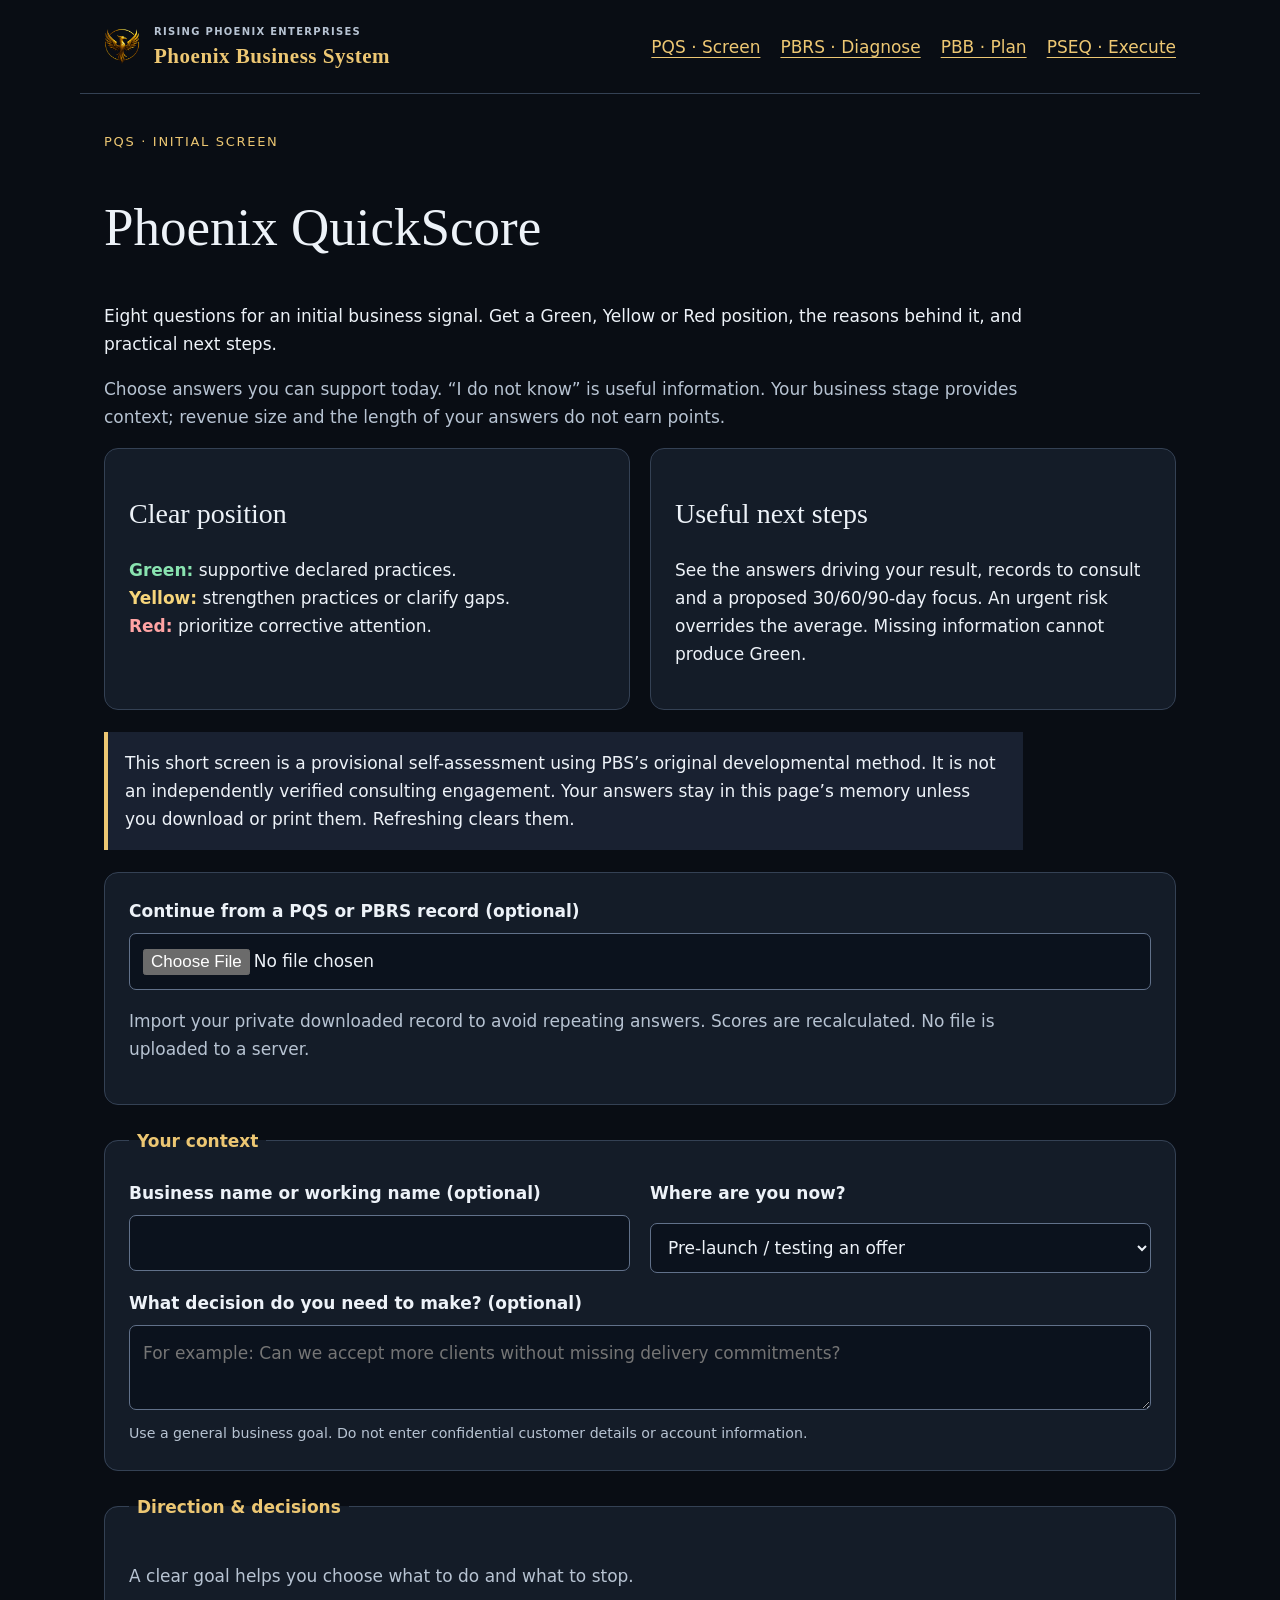
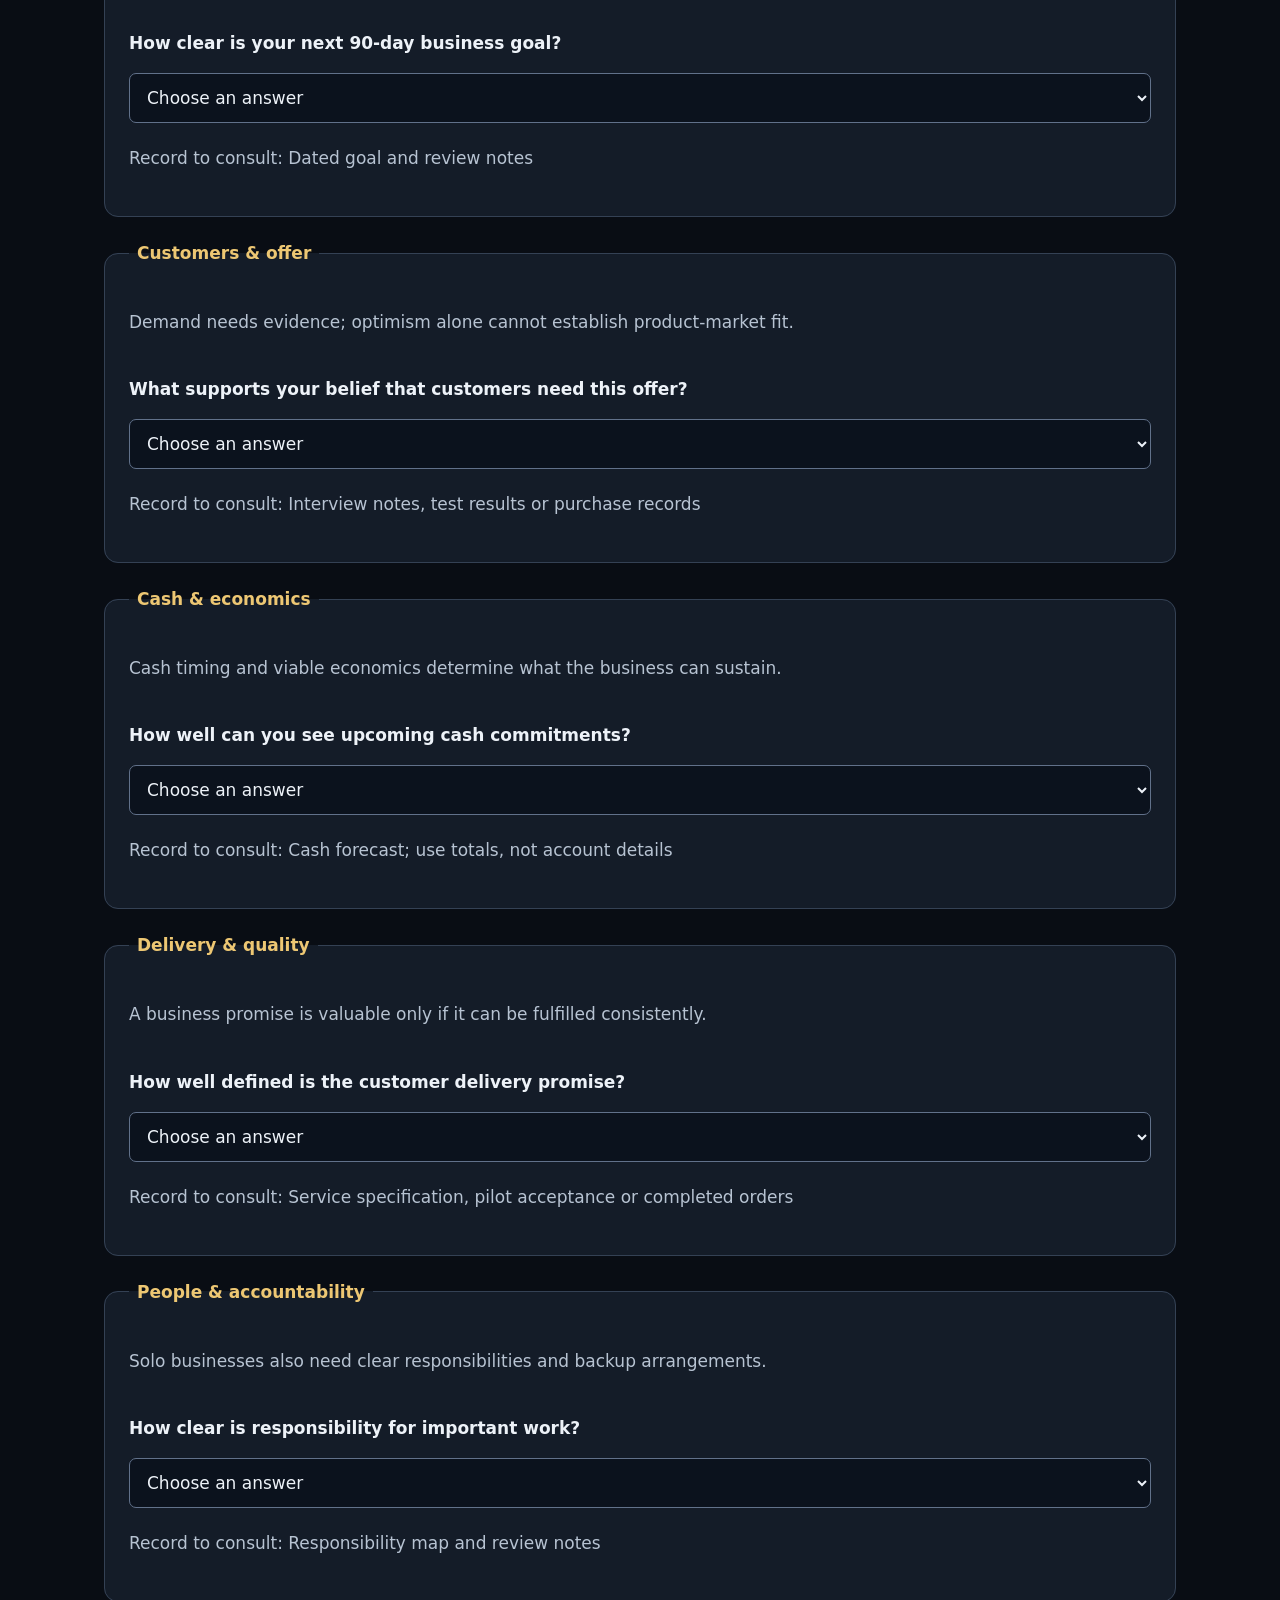
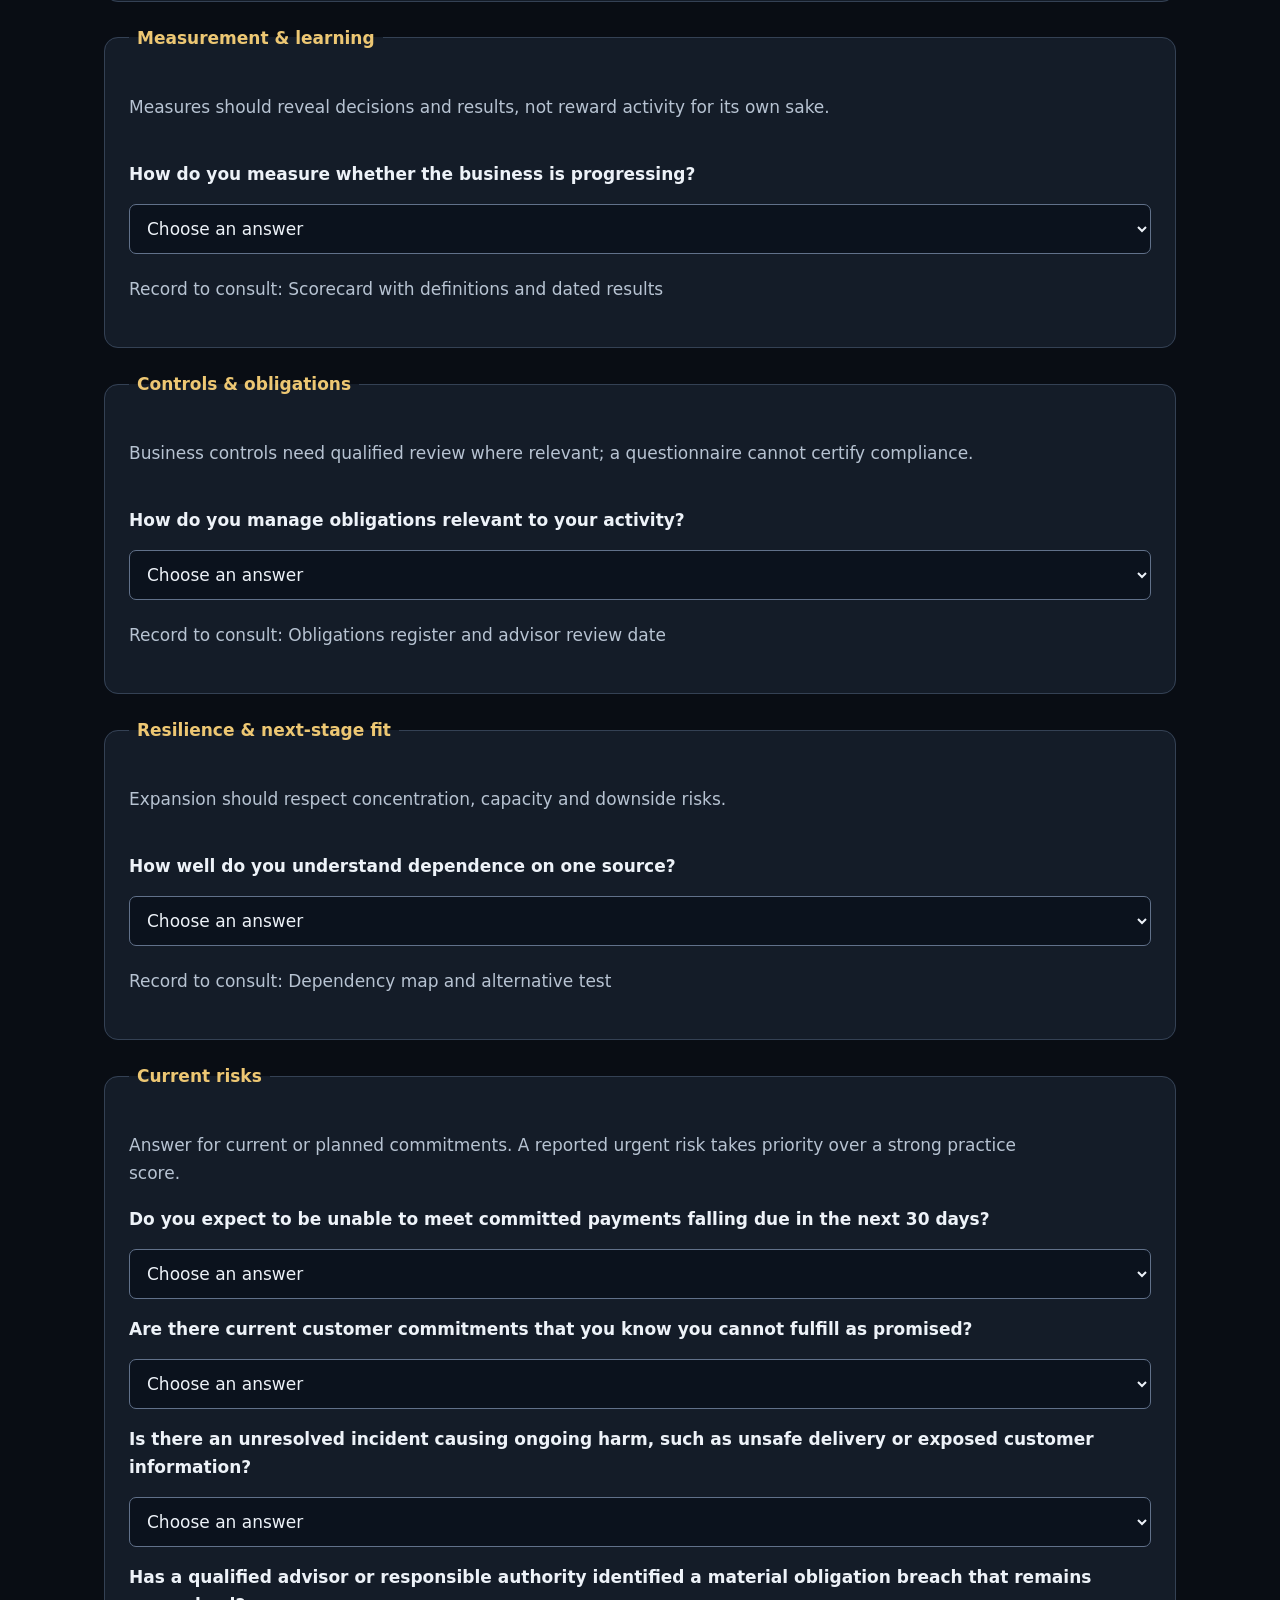
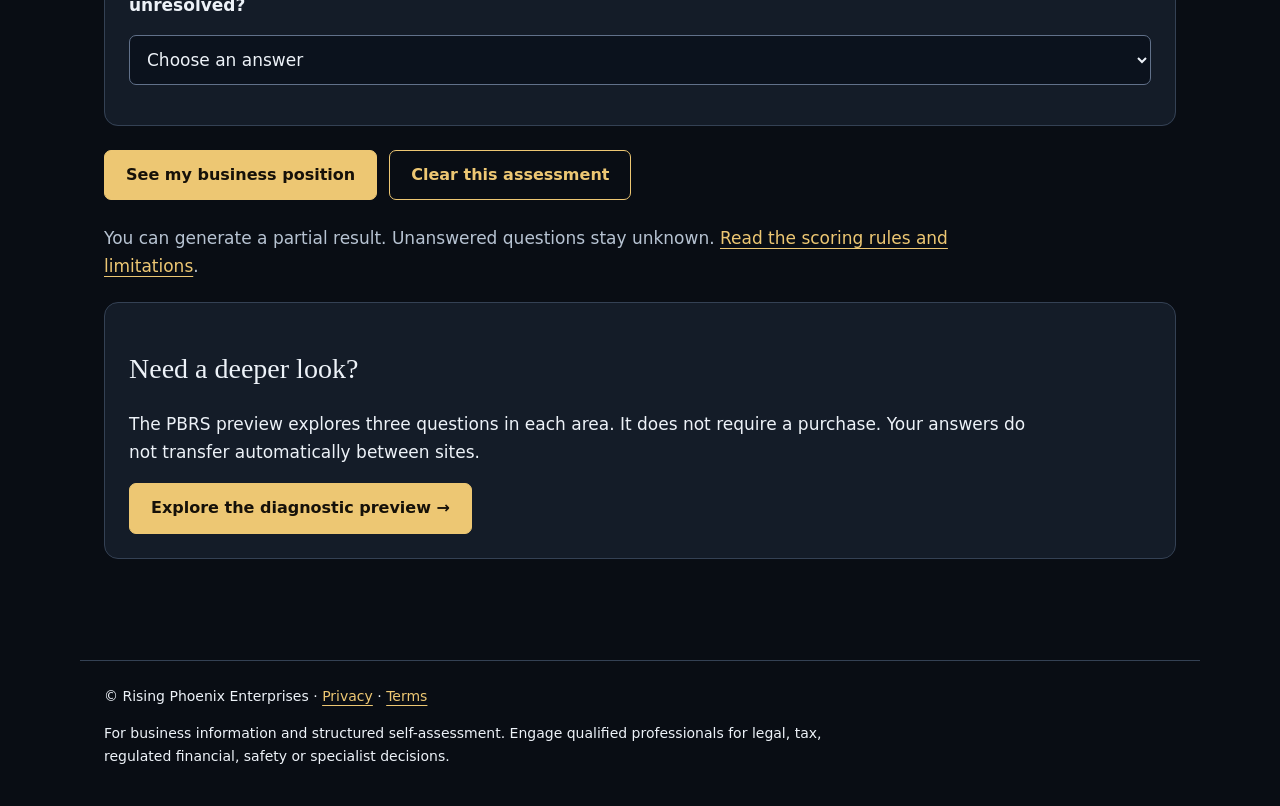
==== commit a6f1be17: "Keep PBS phoenix logo compact and constrain intrinsic image size" ====
--- a/index.html
+++ b/index.html
@@ -1,5 +1,5 @@
 <!doctype html>
-<html lang="en"><head><meta charset="utf-8"><meta name="viewport" content="width=device-width, initial-scale=1"><title>Phoenix QuickScore — PBS</title><meta name="description" content="Understand your business position through clear traffic lights, practical questions and evidence-aware next steps."><link rel="stylesheet" href="/pbs-diagnostic.css"></head><body data-mode="quick"><header><a class="brand" href="/"><span class="brand-logo" aria-hidden="true"><img src="/phoenix-os-logo.png" width="600" height="900" alt=""></span><span class="brand-copy"><span class="brand-owner">Rising Phoenix Enterprises</span><span class="brand-name">Phoenix Business System</span></span></a><nav aria-label="PBS layers"><a href="https://pqs.risingphoenixhq.com/">PQS · Screen</a><a href="https://pbrs.risingphoenixhq.com/">PBRS · Diagnose</a><a href="https://pbb.risingphoenixhq.com/">PBB · Plan</a><a href="https://pseq.risingphoenixhq.com/">PSEQ · Execute</a></nav></header><main><section class="hero"><p class="eyebrow">PQS · initial screen</p><h1>Phoenix QuickScore</h1><p>Eight questions for an initial business signal. Get a Green, Yellow or Red position, the reasons behind it, and practical next steps.</p><p class="muted">Choose answers you can support today. “I do not know” is useful information. Your business stage provides context; revenue size and the length of your answers do not earn points.</p></section>
+<html lang="en"><head><meta charset="utf-8"><meta name="viewport" content="width=device-width, initial-scale=1"><title>Phoenix QuickScore — PBS</title><meta name="description" content="Understand your business position through clear traffic lights, practical questions and evidence-aware next steps."><link rel="stylesheet" href="/pbs-diagnostic.css"></head><body data-mode="quick"><header><a class="brand" href="/"><span class="brand-logo" aria-hidden="true" style="position:relative;display:block;overflow:hidden;width:36px;height:40px;flex:0 0 36px"><img src="/phoenix-os-logo.png" width="44" height="66" alt="" style="position:absolute;display:block;width:120%;height:auto;max-width:none;left:-10%;top:-25%"></span><span class="brand-copy"><span class="brand-owner">Rising Phoenix Enterprises</span><span class="brand-name">Phoenix Business System</span></span></a><nav aria-label="PBS layers"><a href="https://pqs.risingphoenixhq.com/">PQS · Screen</a><a href="https://pbrs.risingphoenixhq.com/">PBRS · Diagnose</a><a href="https://pbb.risingphoenixhq.com/">PBB · Plan</a><a href="https://pseq.risingphoenixhq.com/">PSEQ · Execute</a></nav></header><main><section class="hero"><p class="eyebrow">PQS · initial screen</p><h1>Phoenix QuickScore</h1><p>Eight questions for an initial business signal. Get a Green, Yellow or Red position, the reasons behind it, and practical next steps.</p><p class="muted">Choose answers you can support today. “I do not know” is useful information. Your business stage provides context; revenue size and the length of your answers do not earn points.</p></section>
  <div class="grid"><section class="card"><h2>Clear position</h2><p><strong class="GREEN">Green:</strong> supportive declared practices.<br><strong class="YELLOW">Yellow:</strong> strengthen practices or clarify gaps.<br><strong class="RED">Red:</strong> prioritize corrective attention.</p></section><section class="card"><h2>Useful next steps</h2><p>See the answers driving your result, records to consult and a proposed 30/60/90-day focus. An urgent risk overrides the average. Missing information cannot produce Green.</p></section></div>
  <p class="notice">This short screen is a provisional self-assessment using PBS’s original developmental method. It is not an independently verified consulting engagement. Your answers stay in this page’s memory unless you download or print them. Refreshing clears them.</p>
  <section class="card"><label for="assessment-import">Continue from a PQS or PBRS record (optional)</label><input id="assessment-import" type="file" accept="application/json,.json"><p id="import-status" class="muted">Import your private downloaded record to avoid repeating answers. Scores are recalculated. No file is uploaded to a server.</p></section><form id="assessment"><fieldset><legend>Your context</legend><div class="grid"><div><label for="business">Business name or working name (optional)</label><input id="business" name="business" maxlength="120" autocomplete="organization"></div><div><label for="stage">Where are you now?</label><select id="stage" name="stage"><option value="prelaunch">Pre-launch / testing an offer</option><option value="operating">Operating / stabilizing</option><option value="expanding">Planning expansion</option></select></div></div><label for="goal">What decision do you need to make? (optional)</label><textarea id="goal" name="goal" maxlength="600" placeholder="For example: Can we accept more clients without missing delivery commitments?"></textarea><small>Use a general business goal. Do not enter confidential customer details or account information.</small></fieldset><div id="questions"></div><p id="error" class="error" role="alert"></p><div class="actions"><button type="submit">See my business position</button><button type="button" class="secondary" id="clear">Clear this assessment</button></div><p class="muted">You can generate a partial result. Unanswered questions stay unknown. <a href="/methodology.html">Read the scoring rules and limitations</a>.</p></form><section id="report" tabindex="-1" aria-label="Your assessment report" class="hidden"></section><section class="card"><h2>Need a deeper look?</h2><p>The PBRS preview explores three questions in each area. It does not require a purchase. Your answers do not transfer automatically between sites.</p><a class="button" href="https://pbrs.risingphoenixhq.com/">Explore the diagnostic preview →</a></section></main><footer>© Rising Phoenix Enterprises · <a href="/privacy.html">Privacy</a> · <a href="/terms.html">Terms</a><p>For business information and structured self-assessment. Engage qualified professionals for legal, tax, regulated financial, safety or specialist decisions.</p></footer><script src="/pbs-diagnostic-engine.js"></script><script src="/pbs-diagnostic-ui.js"></script></body></html>
--- a/pbs-diagnostic.css
+++ b/pbs-diagnostic.css
@@ -1,6 +1,6 @@
 :root{color-scheme:dark;--bg:#090d14;--panel:#141c28;--line:#344154;--text:#edf2f8;--muted:#b7c3d2;--gold:#edc773;--green:#89e3b0;--yellow:#f6d57b;--red:#ffa4a4}*{box-sizing:border-box}body{margin:0;background:var(--bg);color:var(--text);font:17px/1.65 system-ui,sans-serif}header,main,footer{max-width:1120px;margin:auto;padding:24px}header{display:flex;gap:20px;align-items:center;justify-content:space-between;border-bottom:1px solid var(--line)}.brand{font:600 21px Georgia,serif;letter-spacing:.04em;color:var(--gold)}nav{display:flex;flex-wrap:wrap;gap:20px}a{color:var(--gold);text-underline-offset:4px}h1{font:500 clamp(32px,5vw,53px)/1.16 Georgia,serif;max-width:850px}h2{font:500 28px/1.3 Georgia,serif}h3{font-size:20px}p{max-width:85ch}.eyebrow{color:var(--gold);font-size:13px;text-transform:uppercase;letter-spacing:.13em}.muted,small{color:var(--muted)}.card,fieldset,details.area{background:var(--panel);border:1px solid var(--line);border-radius:14px;padding:24px;margin:22px 0}.grid{display:grid;grid-template-columns:repeat(2,minmax(0,1fr));gap:20px}.grid>.card{margin:0}label{display:block;font-weight:600;margin-bottom:8px}input,select,textarea{width:100%;padding:13px;background:#0b121d;border:1px solid #61718a;border-radius:7px;color:var(--text);font:inherit}textarea{min-height:85px}select{margin:8px 0 16px}button,.button{display:inline-block;padding:13px 21px;border:1px solid var(--gold);border-radius:7px;background:var(--gold);color:#161109;font:700 16px/1.4 system-ui;cursor:pointer;text-decoration:none}button.secondary{background:transparent;color:var(--gold)}button:focus-visible,a:focus-visible,input:focus-visible,select:focus-visible,textarea:focus-visible,summary:focus-visible{outline:3px solid #83c9ff;outline-offset:4px}.actions{display:flex;flex-wrap:wrap;gap:12px;margin:24px 0}legend{color:var(--gold);font-weight:700;padding:0 8px}.question{border-top:1px solid var(--line);padding:22px 0 8px}.question:first-of-type{border-top:0}.question p{margin:5px 0 12px}.status{display:inline-block;border:2px solid currentColor;border-radius:24px;padding:7px 18px;font-weight:800;letter-spacing:.06em}.GREEN{color:var(--green)}.YELLOW{color:var(--yellow)}.RED{color:var(--red)}.UNKNOWN{color:var(--muted)}.notice{padding:17px;border-left:4px solid var(--gold);background:#192131;margin:22px 0}.risk{border-left-color:var(--red)}summary{cursor:pointer;font-weight:700}summary span{margin-right:14px}.trace{border-top:1px solid var(--line);padding-top:14px;margin-top:14px}.bar{height:6px;background:#344154;margin:14px 0}.bar span{display:block;height:100%;background:var(--gold)}.hidden{display:none!important}#report:focus{outline:none}.error{color:var(--red);font-weight:700}footer{border-top:1px solid var(--line);font-size:14px;margin-top:55px}.method{max-width:900px}.method li{margin:14px 0}table{border-collapse:collapse;width:100%}th,td{text-align:left;border-bottom:1px solid var(--line);padding:12px;vertical-align:top}@media(max-width:650px){header{display:block}.grid{grid-template-columns:1fr}header,main,footer{padding:18px}.card,fieldset,details.area{padding:18px}nav{margin-top:15px}button,.button{min-height:46px}}@media print{body{background:white;color:#111;font-size:11pt}header nav,footer,.actions,#assessment,.hero{display:none!important}main{max-width:none;padding:0}.card,details.area,.notice{background:white;border-color:#bbb;break-inside:avoid}.muted,small,.GREEN,.YELLOW,.RED,.UNKNOWN{color:#222}details>div{display:block}a{color:#111}h1{font-size:27pt}.hidden{display:none!important}}
 
 /* Existing RPE phoenix artwork; shared PBS header. */
-header .brand{display:inline-flex;align-items:center;gap:14px;min-width:0;max-width:100%;text-decoration:none;line-height:1.2}header .brand-logo{display:block;flex:0 0 64px;width:64px;height:72px;position:relative;overflow:hidden}header .brand-copy{display:block;min-width:0}header .brand-owner{display:block;font:600 10px/1.5 system-ui,sans-serif;text-transform:uppercase;letter-spacing:.13em;color:var(--muted);margin-bottom:5px}header .brand-name{display:block;font:600 21px/1.2 Georgia,serif;letter-spacing:.025em}@media(max-width:650px){header .brand{gap:11px}header .brand-logo{width:56px;height:63px;flex-basis:56px}header .brand-name{font-size:19px}header .brand-owner{font-size:9px;letter-spacing:.1em}}@media print{header .brand-logo{display:block}header .brand{color:#111}header .brand-owner{color:#333}}
+header .brand{display:inline-flex;align-items:center;gap:14px;min-width:0;max-width:100%;text-decoration:none;line-height:1.2}header .brand-logo{display:block;flex:0 0 36px;width:36px;height:40px;position:relative;overflow:hidden}header .brand-copy{display:block;min-width:0}header .brand-owner{display:block;font:600 10px/1.5 system-ui,sans-serif;text-transform:uppercase;letter-spacing:.13em;color:var(--muted);margin-bottom:5px}header .brand-name{display:block;font:600 21px/1.2 Georgia,serif;letter-spacing:.025em}@media(max-width:650px){header .brand{gap:11px}header .brand-logo{width:36px;height:40px;flex-basis:36px}header .brand-name{font-size:19px}header .brand-owner{font-size:9px;letter-spacing:.1em}}@media print{header .brand-logo{display:block}header .brand{color:#111}header .brand-owner{color:#333}}
 
 header .brand-logo img{position:absolute;display:block;width:120%;height:auto;max-width:none;left:-10%;top:-25%}
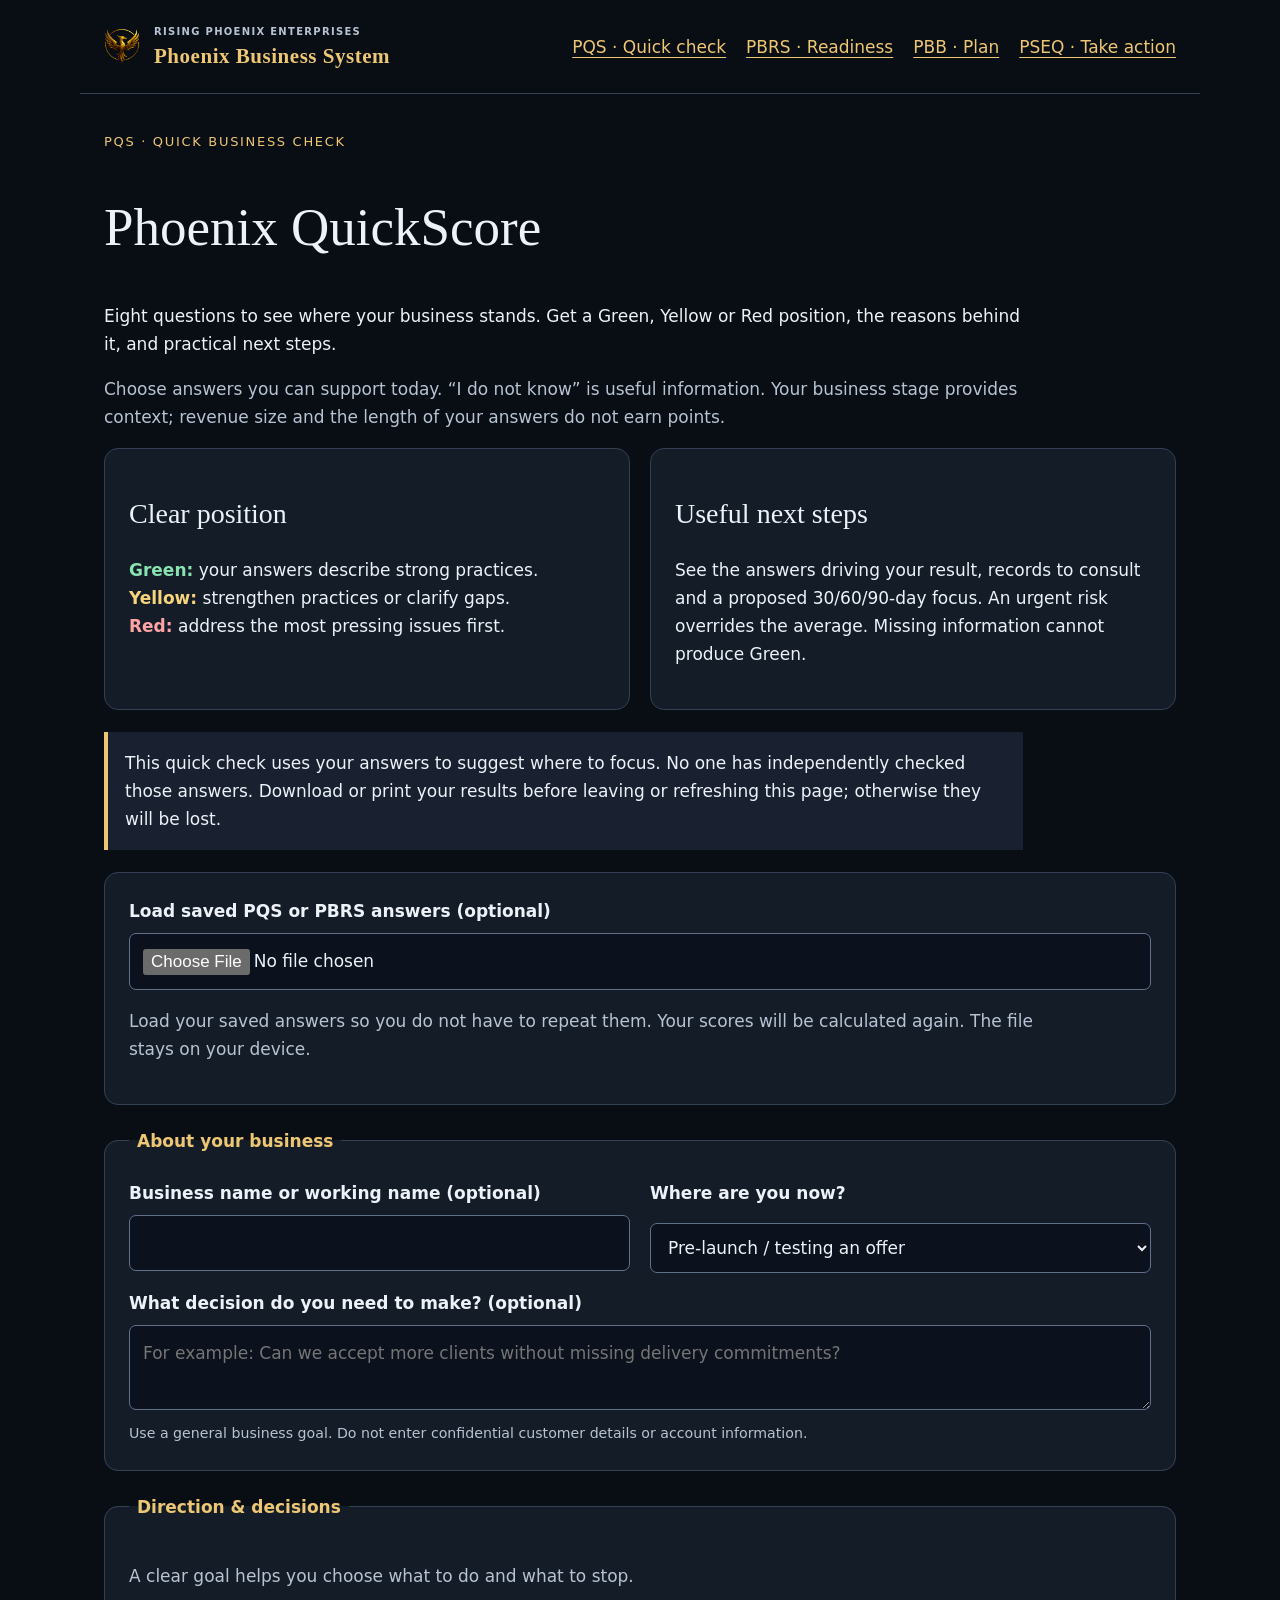
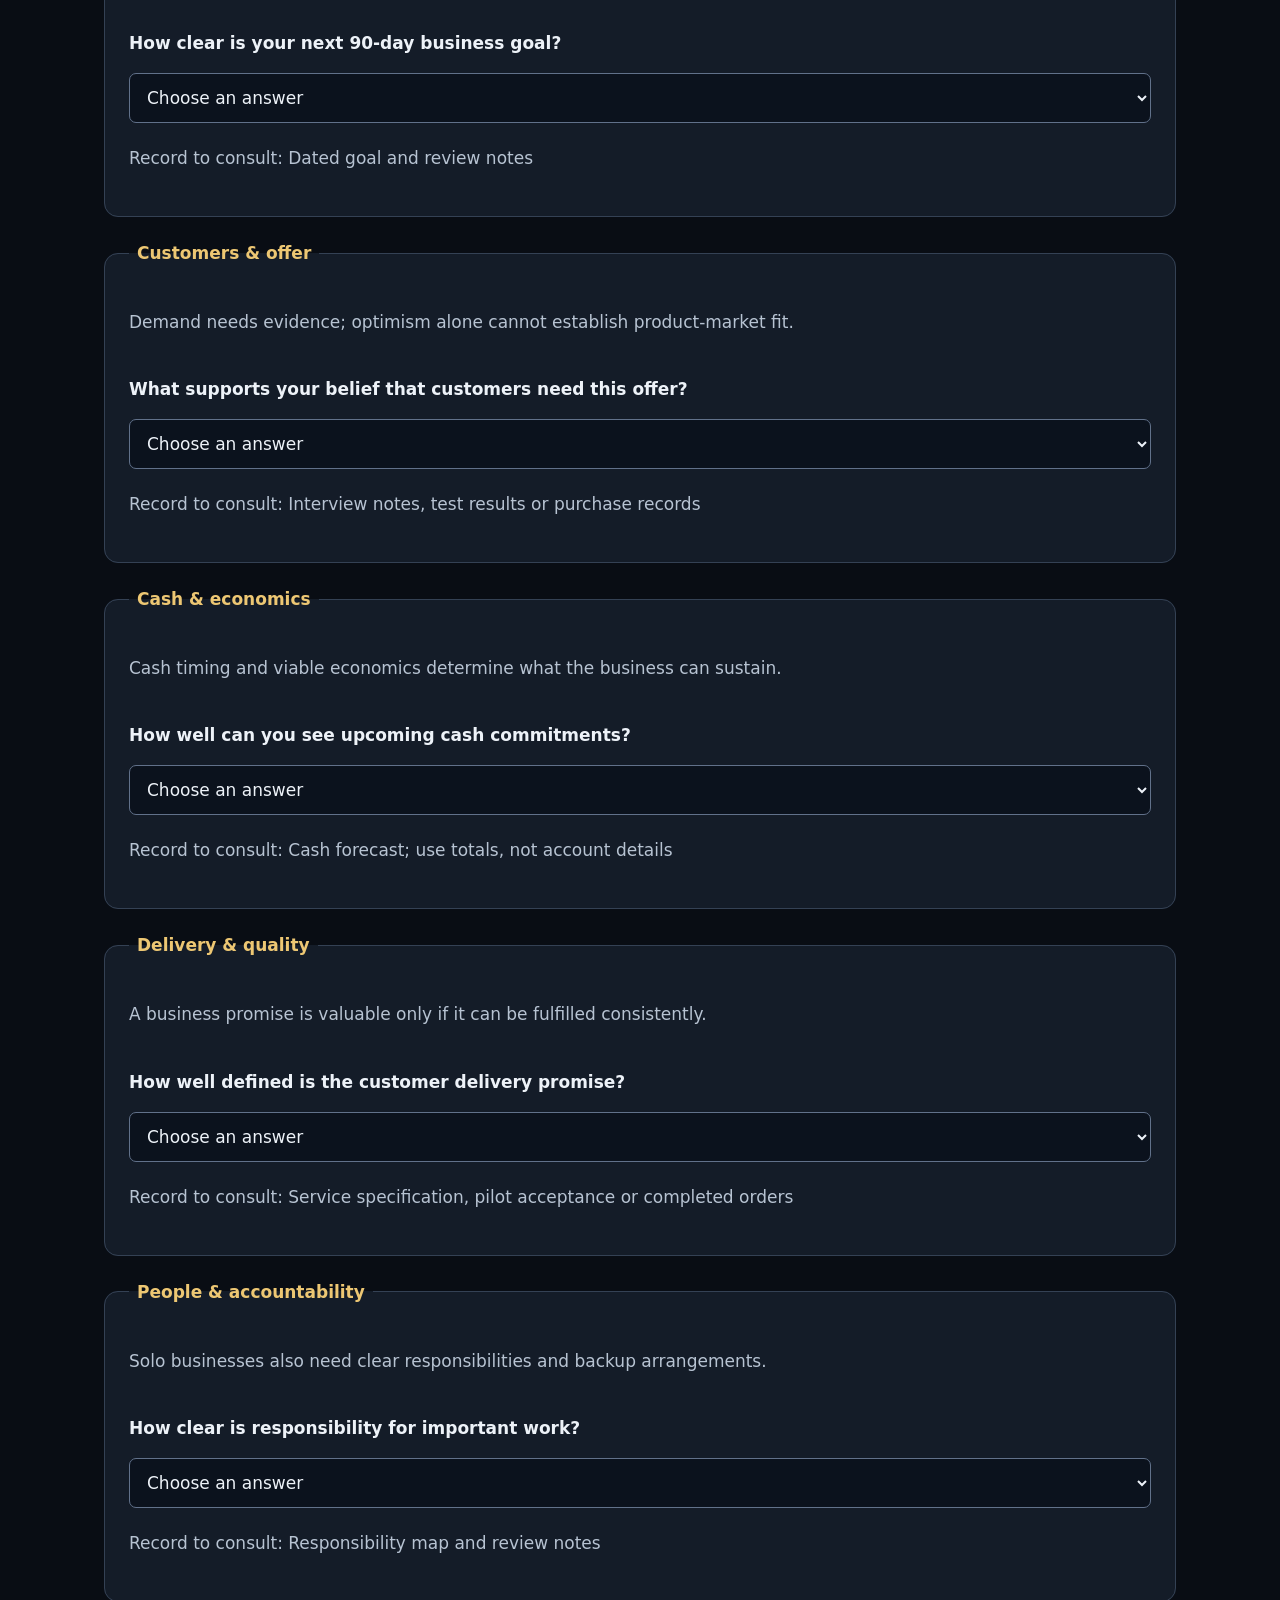
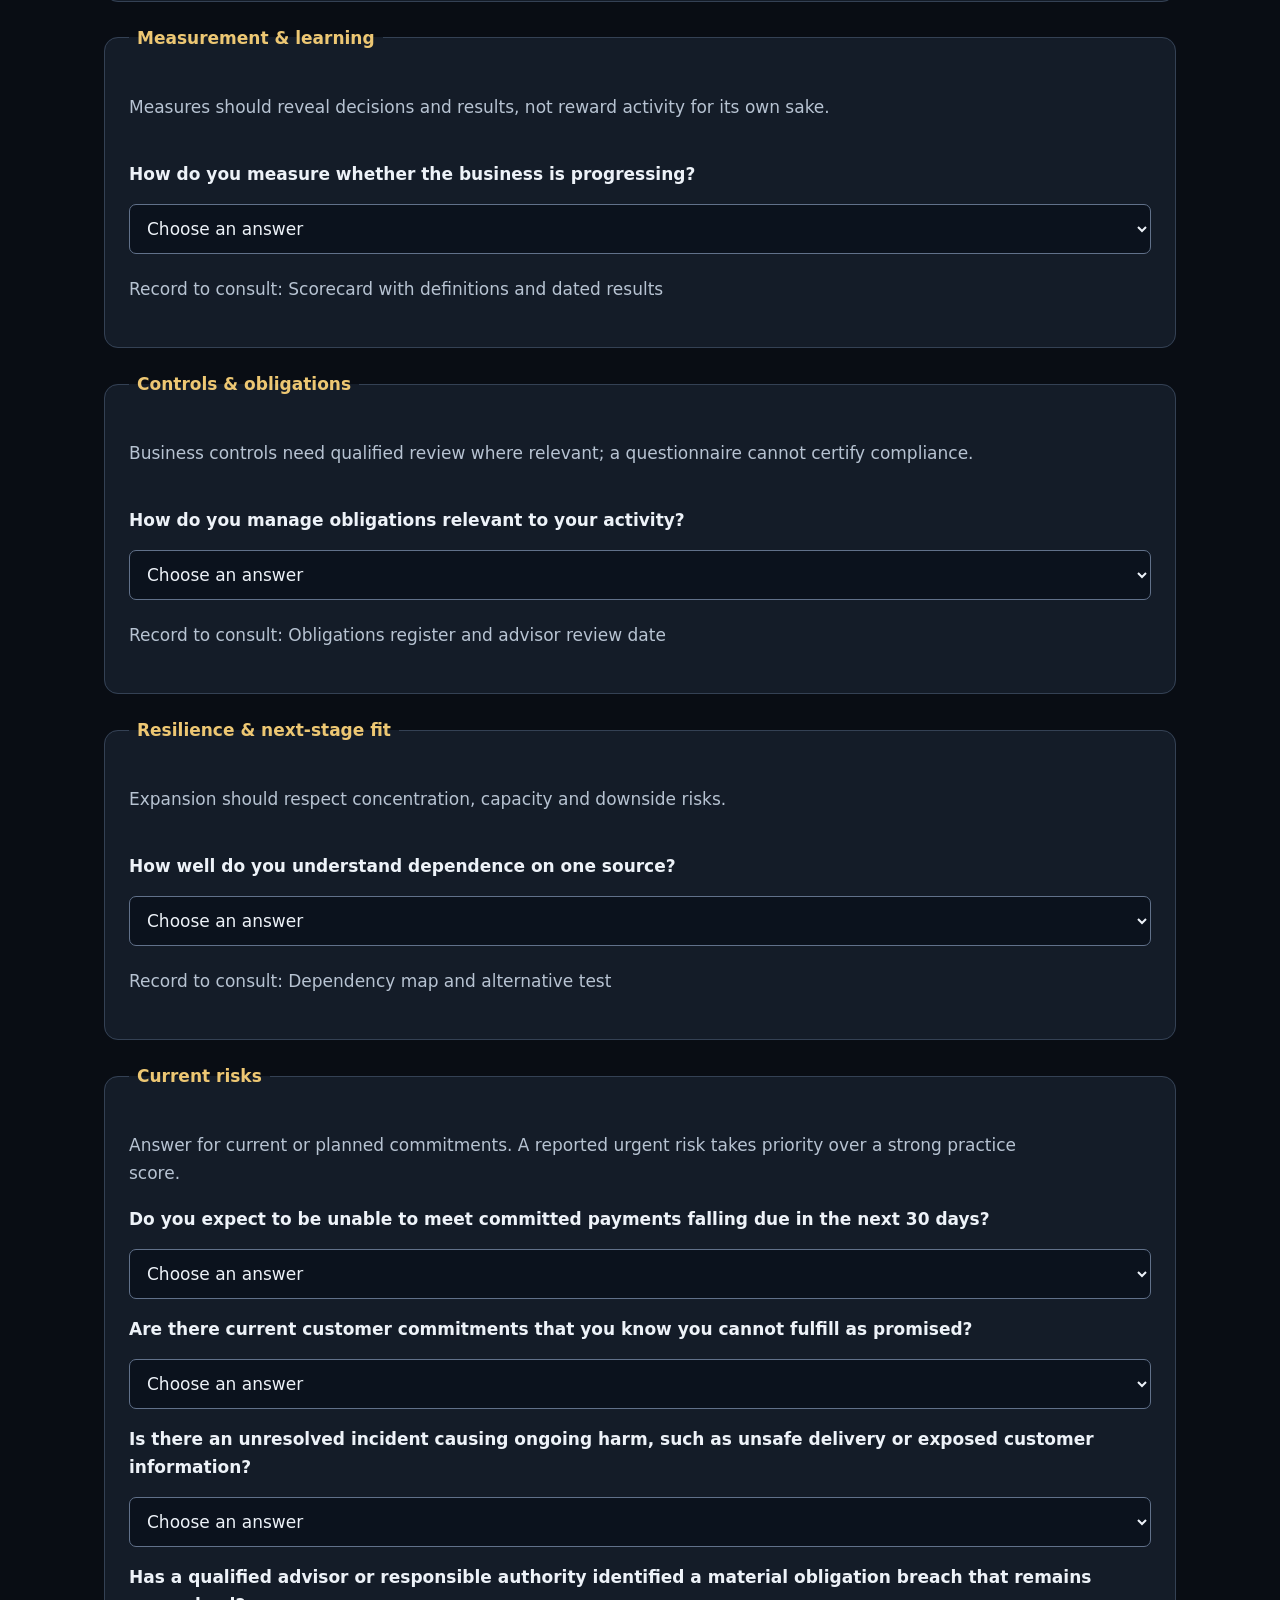
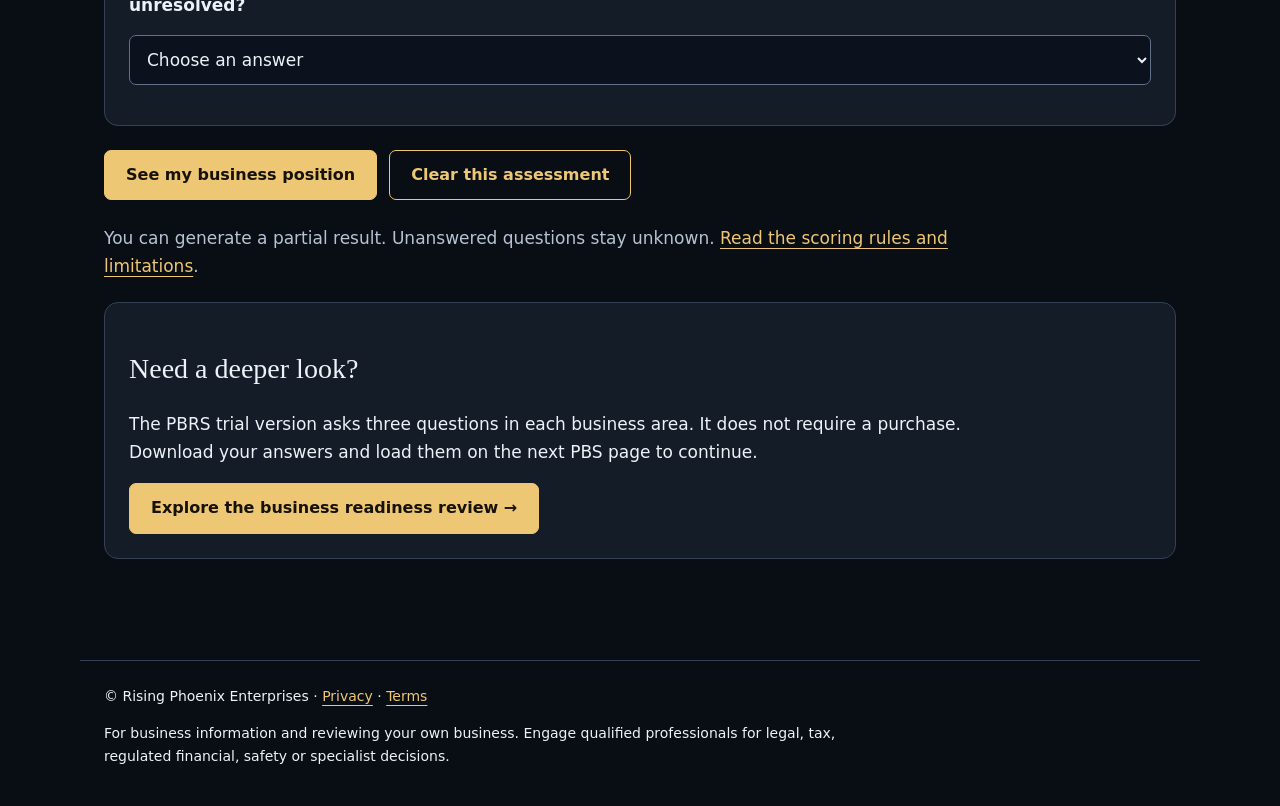
==== commit 42bdaea3: "Use plain business language throughout customer pages and messages" ====
--- a/index.html
+++ b/index.html
@@ -1,5 +1,6 @@
 <!doctype html>
-<html lang="en"><head><meta charset="utf-8"><meta name="viewport" content="width=device-width, initial-scale=1"><title>Phoenix QuickScore — PBS</title><meta name="description" content="Understand your business position through clear traffic lights, practical questions and evidence-aware next steps."><link rel="stylesheet" href="/pbs-diagnostic.css"></head><body data-mode="quick"><header><a class="brand" href="/"><span class="brand-logo" aria-hidden="true" style="position:relative;display:block;overflow:hidden;width:36px;height:40px;flex:0 0 36px"><img src="/phoenix-os-logo.png" width="44" height="66" alt="" style="position:absolute;display:block;width:120%;height:auto;max-width:none;left:-10%;top:-25%"></span><span class="brand-copy"><span class="brand-owner">Rising Phoenix Enterprises</span><span class="brand-name">Phoenix Business System</span></span></a><nav aria-label="PBS layers"><a href="https://pqs.risingphoenixhq.com/">PQS · Screen</a><a href="https://pbrs.risingphoenixhq.com/">PBRS · Diagnose</a><a href="https://pbb.risingphoenixhq.com/">PBB · Plan</a><a href="https://pseq.risingphoenixhq.com/">PSEQ · Execute</a></nav></header><main><section class="hero"><p class="eyebrow">PQS · initial screen</p><h1>Phoenix QuickScore</h1><p>Eight questions for an initial business signal. Get a Green, Yellow or Red position, the reasons behind it, and practical next steps.</p><p class="muted">Choose answers you can support today. “I do not know” is useful information. Your business stage provides context; revenue size and the length of your answers do not earn points.</p></section>
- <div class="grid"><section class="card"><h2>Clear position</h2><p><strong class="GREEN">Green:</strong> supportive declared practices.<br><strong class="YELLOW">Yellow:</strong> strengthen practices or clarify gaps.<br><strong class="RED">Red:</strong> prioritize corrective attention.</p></section><section class="card"><h2>Useful next steps</h2><p>See the answers driving your result, records to consult and a proposed 30/60/90-day focus. An urgent risk overrides the average. Missing information cannot produce Green.</p></section></div>
- <p class="notice">This short screen is a provisional self-assessment using PBS’s original developmental method. It is not an independently verified consulting engagement. Your answers stay in this page’s memory unless you download or print them. Refreshing clears them.</p>
- <section class="card"><label for="assessment-import">Continue from a PQS or PBRS record (optional)</label><input id="assessment-import" type="file" accept="application/json,.json"><p id="import-status" class="muted">Import your private downloaded record to avoid repeating answers. Scores are recalculated. No file is uploaded to a server.</p></section><form id="assessment"><fieldset><legend>Your context</legend><div class="grid"><div><label for="business">Business name or working name (optional)</label><input id="business" name="business" maxlength="120" autocomplete="organization"></div><div><label for="stage">Where are you now?</label><select id="stage" name="stage"><option value="prelaunch">Pre-launch / testing an offer</option><option value="operating">Operating / stabilizing</option><option value="expanding">Planning expansion</option></select></div></div><label for="goal">What decision do you need to make? (optional)</label><textarea id="goal" name="goal" maxlength="600" placeholder="For example: Can we accept more clients without missing delivery commitments?"></textarea><small>Use a general business goal. Do not enter confidential customer details or account information.</small></fieldset><div id="questions"></div><p id="error" class="error" role="alert"></p><div class="actions"><button type="submit">See my business position</button><button type="button" class="secondary" id="clear">Clear this assessment</button></div><p class="muted">You can generate a partial result. Unanswered questions stay unknown. <a href="/methodology.html">Read the scoring rules and limitations</a>.</p></form><section id="report" tabindex="-1" aria-label="Your assessment report" class="hidden"></section><section class="card"><h2>Need a deeper look?</h2><p>The PBRS preview explores three questions in each area. It does not require a purchase. Your answers do not transfer automatically between sites.</p><a class="button" href="https://pbrs.risingphoenixhq.com/">Explore the diagnostic preview →</a></section></main><footer>© Rising Phoenix Enterprises · <a href="/privacy.html">Privacy</a> · <a href="/terms.html">Terms</a><p>For business information and structured self-assessment. Engage qualified professionals for legal, tax, regulated financial, safety or specialist decisions.</p></footer><script src="/pbs-diagnostic-engine.js"></script><script src="/pbs-diagnostic-ui.js"></script></body></html>
+<html lang="en"><head><meta charset="utf-8"><meta name="viewport" content="width=device-width, initial-scale=1"><title>Phoenix QuickScore — PBS</title><meta name="description" content="Understand your business position through clear traffic lights, practical questions and next steps based on your answers."><link rel="stylesheet" href="/pbs-diagnostic.css"><link rel="stylesheet" href="/pbs-header-20261018.css"></head><body data-mode="quick"><header><a class="brand" href="/" style="display:inline-flex;align-items:center;gap:14px;text-decoration:none;line-height:1.2"><span class="brand-logo" aria-hidden="true"><img src="/phoenix-os-logo.png" width="44" height="66" alt=""></span><span class="brand-copy" style="display:block"><span class="brand-owner" style="display:block">Rising Phoenix Enterprises</span><span class="brand-name" style="display:block">Phoenix Business System</span></span></a><nav aria-label="PBS layers"><a href="https://pqs.risingphoenixhq.com/">PQS · Quick check</a><a href="https://pbrs.risingphoenixhq.com/">PBRS · Readiness</a><a href="https://pbb.risingphoenixhq.com/">PBB · Plan</a><a href="https://pseq.risingphoenixhq.com/">PSEQ · Take action</a></nav></header><main><section class="hero"><p class="eyebrow">PQS · Quick business check</p><h1>Phoenix QuickScore</h1><p>Eight questions to see where your business stands. Get a Green, Yellow or Red position, the reasons behind it, and practical next steps.</p><p class="muted">Choose answers you can support today. “I do not know” is useful information. Your business stage provides context; revenue size and the length of your answers do not earn points.</p></section>
+ <div class="grid"><section class="card"><h2>Clear position</h2><p><strong class="GREEN">Green:</strong> your answers describe strong practices.<br><strong class="YELLOW">Yellow:</strong> strengthen practices or clarify gaps.<br><strong class="RED">Red:</strong> address the most pressing issues first.</p></section><section class="card"><h2>Useful next steps</h2><p>See the answers driving your result, records to consult and a proposed 30/60/90-day focus. An urgent risk overrides the average. Missing information cannot produce Green.</p></section></div>
+ <p class="notice">This quick check uses your answers to suggest where to focus. No one has independently checked those answers. Download or print your results before leaving or refreshing this page; otherwise they will be lost.</p>
+ <section class="card"><label for="assessment-import">Load saved PQS or PBRS answers (optional)</label><input id="assessment-import" type="file" accept="application/json,.json"><p id="import-status" class="muted">Load your saved answers so you do not have to repeat them. Your scores will be calculated again. The file stays on your device.</p></section><form id="assessment"><fieldset><legend>About your business</legend><div class="grid"><div><label for="business">Business name or working name (optional)</label><input id="business" name="business" maxlength="120" autocomplete="organization"></div><div><label for="stage">Where are you now?</label><select id="stage" name="stage"><option value="prelaunch">Pre-launch / testing an offer</option><option value="operating">Operating / stabilizing</option><option value="expanding">Planning expansion</option></select></div></div><label for="goal">What decision do you need to make? (optional)</label><textarea id="goal" name="goal" maxlength="600" placeholder="For example: Can we accept more clients without missing delivery commitments?"></textarea><small>Use a general business goal. Do not enter confidential customer details or account information.</small></fieldset><div id="questions"></div><p id="error" class="error" role="alert"></p><div class="actions"><button type="submit">See my business position</button><button type="button" class="secondary" id="clear">Clear this assessment</button></div><p class="muted">You can generate a partial result. Unanswered questions stay unknown. <a href="/methodology.html">Read the scoring rules and limitations</a>.</p></form><section id="report" tabindex="-1" aria-label="Your assessment report" class="hidden"></section><section class="card"><h2>Need a deeper look?</h2><p>The PBRS trial version asks three questions in each business area. It does not require a purchase. Download your answers and load them on the next PBS page to continue.</p><a class="button" href="https://pbrs.risingphoenixhq.com/">Explore the business readiness review →</a></section></main><footer>© Rising Phoenix Enterprises · <a href="/privacy.html">Privacy</a> · <a href="/terms.html">Terms</a><p>For business information and reviewing your own business. Engage qualified professionals for legal, tax, regulated financial, safety or specialist decisions.</p></footer><script src="/pbs-diagnostic-engine.js"></script><script src="/pbs-diagnostic-ui.js"></script></body></html>
+
--- a/pbs-diagnostic.css
+++ b/pbs-diagnostic.css
@@ -1,6 +1 @@
 :root{color-scheme:dark;--bg:#090d14;--panel:#141c28;--line:#344154;--text:#edf2f8;--muted:#b7c3d2;--gold:#edc773;--green:#89e3b0;--yellow:#f6d57b;--red:#ffa4a4}*{box-sizing:border-box}body{margin:0;background:var(--bg);color:var(--text);font:17px/1.65 system-ui,sans-serif}header,main,footer{max-width:1120px;margin:auto;padding:24px}header{display:flex;gap:20px;align-items:center;justify-content:space-between;border-bottom:1px solid var(--line)}.brand{font:600 21px Georgia,serif;letter-spacing:.04em;color:var(--gold)}nav{display:flex;flex-wrap:wrap;gap:20px}a{color:var(--gold);text-underline-offset:4px}h1{font:500 clamp(32px,5vw,53px)/1.16 Georgia,serif;max-width:850px}h2{font:500 28px/1.3 Georgia,serif}h3{font-size:20px}p{max-width:85ch}.eyebrow{color:var(--gold);font-size:13px;text-transform:uppercase;letter-spacing:.13em}.muted,small{color:var(--muted)}.card,fieldset,details.area{background:var(--panel);border:1px solid var(--line);border-radius:14px;padding:24px;margin:22px 0}.grid{display:grid;grid-template-columns:repeat(2,minmax(0,1fr));gap:20px}.grid>.card{margin:0}label{display:block;font-weight:600;margin-bottom:8px}input,select,textarea{width:100%;padding:13px;background:#0b121d;border:1px solid #61718a;border-radius:7px;color:var(--text);font:inherit}textarea{min-height:85px}select{margin:8px 0 16px}button,.button{display:inline-block;padding:13px 21px;border:1px solid var(--gold);border-radius:7px;background:var(--gold);color:#161109;font:700 16px/1.4 system-ui;cursor:pointer;text-decoration:none}button.secondary{background:transparent;color:var(--gold)}button:focus-visible,a:focus-visible,input:focus-visible,select:focus-visible,textarea:focus-visible,summary:focus-visible{outline:3px solid #83c9ff;outline-offset:4px}.actions{display:flex;flex-wrap:wrap;gap:12px;margin:24px 0}legend{color:var(--gold);font-weight:700;padding:0 8px}.question{border-top:1px solid var(--line);padding:22px 0 8px}.question:first-of-type{border-top:0}.question p{margin:5px 0 12px}.status{display:inline-block;border:2px solid currentColor;border-radius:24px;padding:7px 18px;font-weight:800;letter-spacing:.06em}.GREEN{color:var(--green)}.YELLOW{color:var(--yellow)}.RED{color:var(--red)}.UNKNOWN{color:var(--muted)}.notice{padding:17px;border-left:4px solid var(--gold);background:#192131;margin:22px 0}.risk{border-left-color:var(--red)}summary{cursor:pointer;font-weight:700}summary span{margin-right:14px}.trace{border-top:1px solid var(--line);padding-top:14px;margin-top:14px}.bar{height:6px;background:#344154;margin:14px 0}.bar span{display:block;height:100%;background:var(--gold)}.hidden{display:none!important}#report:focus{outline:none}.error{color:var(--red);font-weight:700}footer{border-top:1px solid var(--line);font-size:14px;margin-top:55px}.method{max-width:900px}.method li{margin:14px 0}table{border-collapse:collapse;width:100%}th,td{text-align:left;border-bottom:1px solid var(--line);padding:12px;vertical-align:top}@media(max-width:650px){header{display:block}.grid{grid-template-columns:1fr}header,main,footer{padding:18px}.card,fieldset,details.area{padding:18px}nav{margin-top:15px}button,.button{min-height:46px}}@media print{body{background:white;color:#111;font-size:11pt}header nav,footer,.actions,#assessment,.hero{display:none!important}main{max-width:none;padding:0}.card,details.area,.notice{background:white;border-color:#bbb;break-inside:avoid}.muted,small,.GREEN,.YELLOW,.RED,.UNKNOWN{color:#222}details>div{display:block}a{color:#111}h1{font-size:27pt}.hidden{display:none!important}}
-
-/* Existing RPE phoenix artwork; shared PBS header. */
-header .brand{display:inline-flex;align-items:center;gap:14px;min-width:0;max-width:100%;text-decoration:none;line-height:1.2}header .brand-logo{display:block;flex:0 0 36px;width:36px;height:40px;position:relative;overflow:hidden}header .brand-copy{display:block;min-width:0}header .brand-owner{display:block;font:600 10px/1.5 system-ui,sans-serif;text-transform:uppercase;letter-spacing:.13em;color:var(--muted);margin-bottom:5px}header .brand-name{display:block;font:600 21px/1.2 Georgia,serif;letter-spacing:.025em}@media(max-width:650px){header .brand{gap:11px}header .brand-logo{width:36px;height:40px;flex-basis:36px}header .brand-name{font-size:19px}header .brand-owner{font-size:9px;letter-spacing:.1em}}@media print{header .brand-logo{display:block}header .brand{color:#111}header .brand-owner{color:#333}}
-
-header .brand-logo img{position:absolute;display:block;width:120%;height:auto;max-width:none;left:-10%;top:-25%}
--- a/pbs-header-20261018.css
+++ b/pbs-header-20261018.css
@@ -0,0 +1,12 @@
+/* PBS header standard: approved PBB/PSEQ presentation, 2026-10-18. */
+header{box-sizing:border-box;display:flex;align-items:center;justify-content:space-between;gap:20px;max-width:1120px;margin:0 auto;padding:24px;border-bottom:1px solid #344154}
+header .brand{display:inline-flex;align-items:center;gap:14px;min-width:0;max-width:100%;color:#edc773;text-decoration:none;line-height:1.2}
+header .brand-logo{position:relative;display:block;overflow:hidden;flex:0 0 36px;width:36px;height:40px}
+header .brand-logo img{position:absolute;display:block;width:120%;height:auto;max-width:none;left:-10%;top:-25%}
+header .brand-copy{display:block;min-width:0}
+header .brand-owner{display:block;margin:0 0 5px;font:600 10px/1.5 system-ui,sans-serif;text-transform:uppercase;letter-spacing:.13em;color:#b7c3d2}
+header .brand-name{display:block;font:600 21px/1.2 Georgia,serif;letter-spacing:.025em;color:#edc773}
+header nav{display:flex;flex-wrap:wrap;gap:20px;margin:0;font:400 17px/1.65 system-ui,sans-serif}
+header nav a{color:#edc773;text-underline-offset:4px}
+@media(max-width:650px){header{display:block;padding:18px}header .brand{gap:11px}header .brand-logo{flex-basis:36px;width:36px;height:40px}header .brand-owner{font-size:9px;letter-spacing:.1em}header .brand-name{font-size:19px}header nav{margin-top:15px}}
+@media print{header nav{display:none!important}header .brand,header .brand-name{color:#111}header .brand-owner{color:#333}}
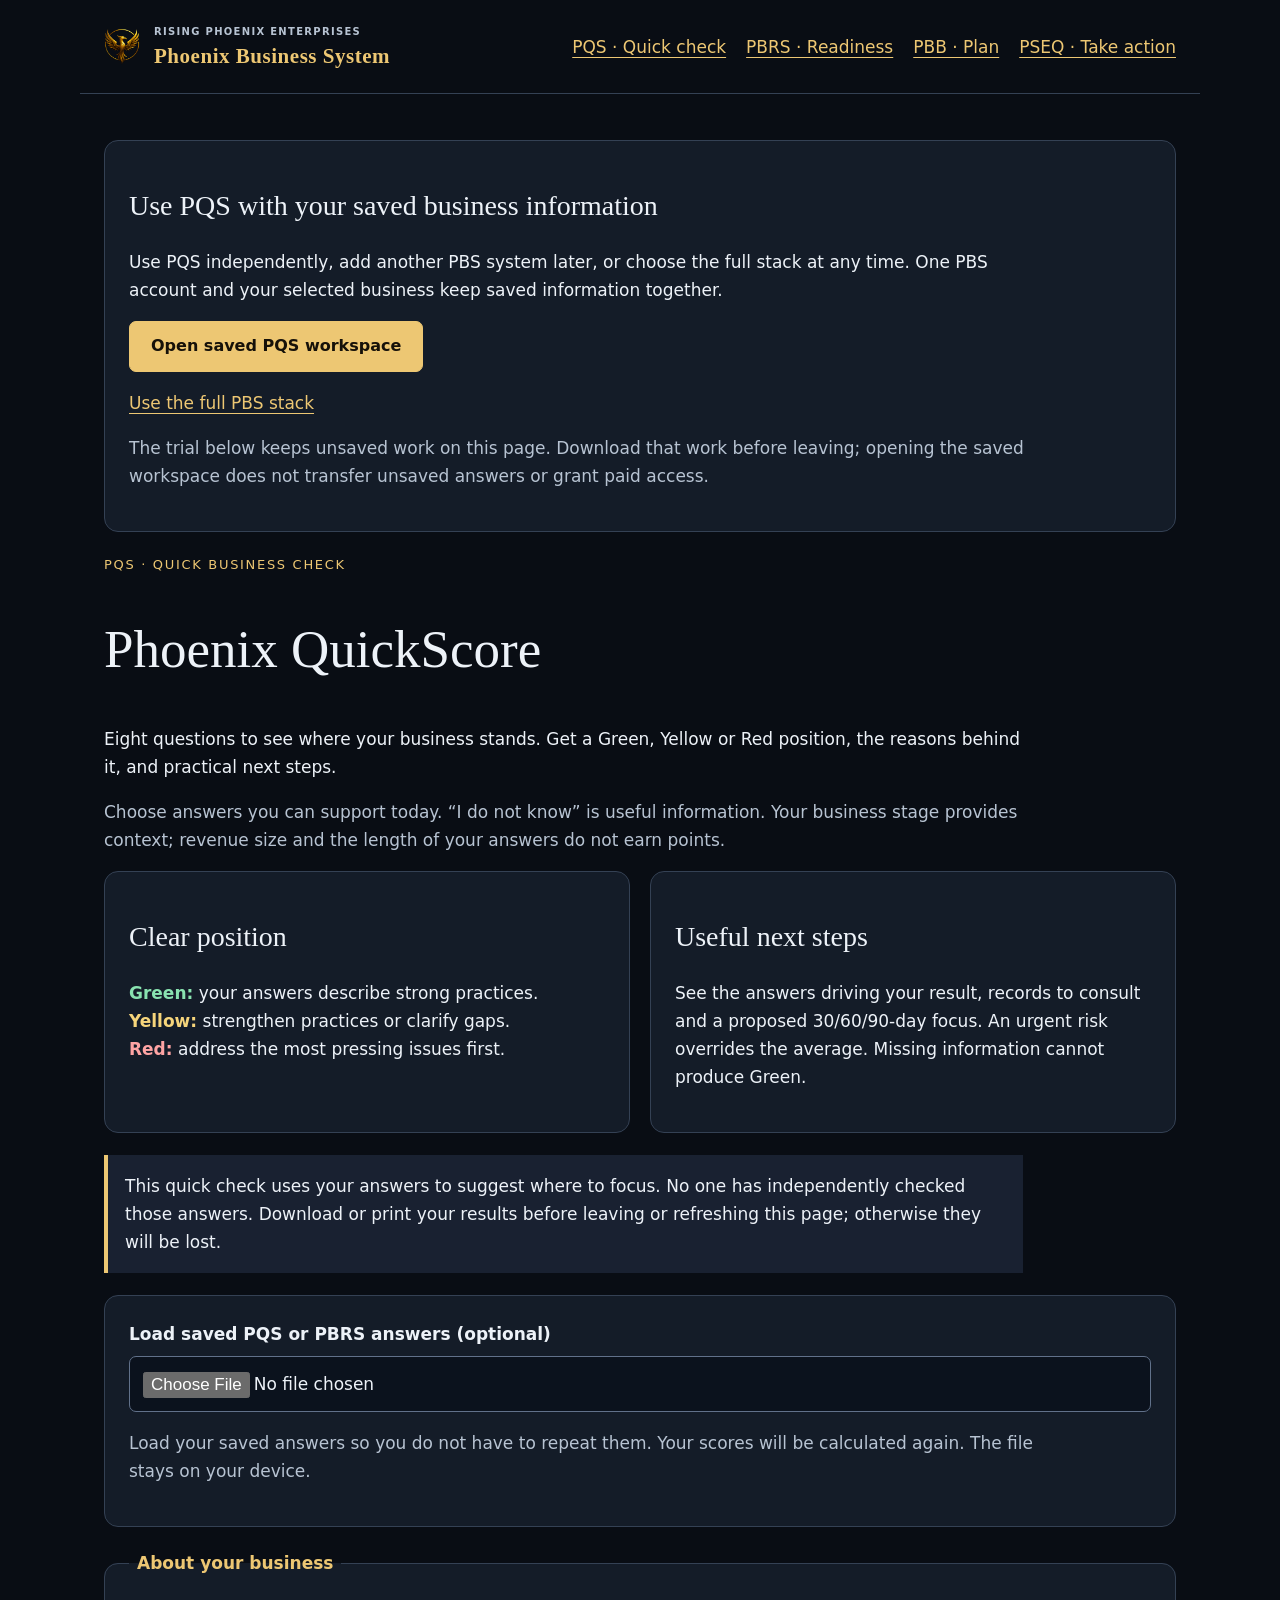
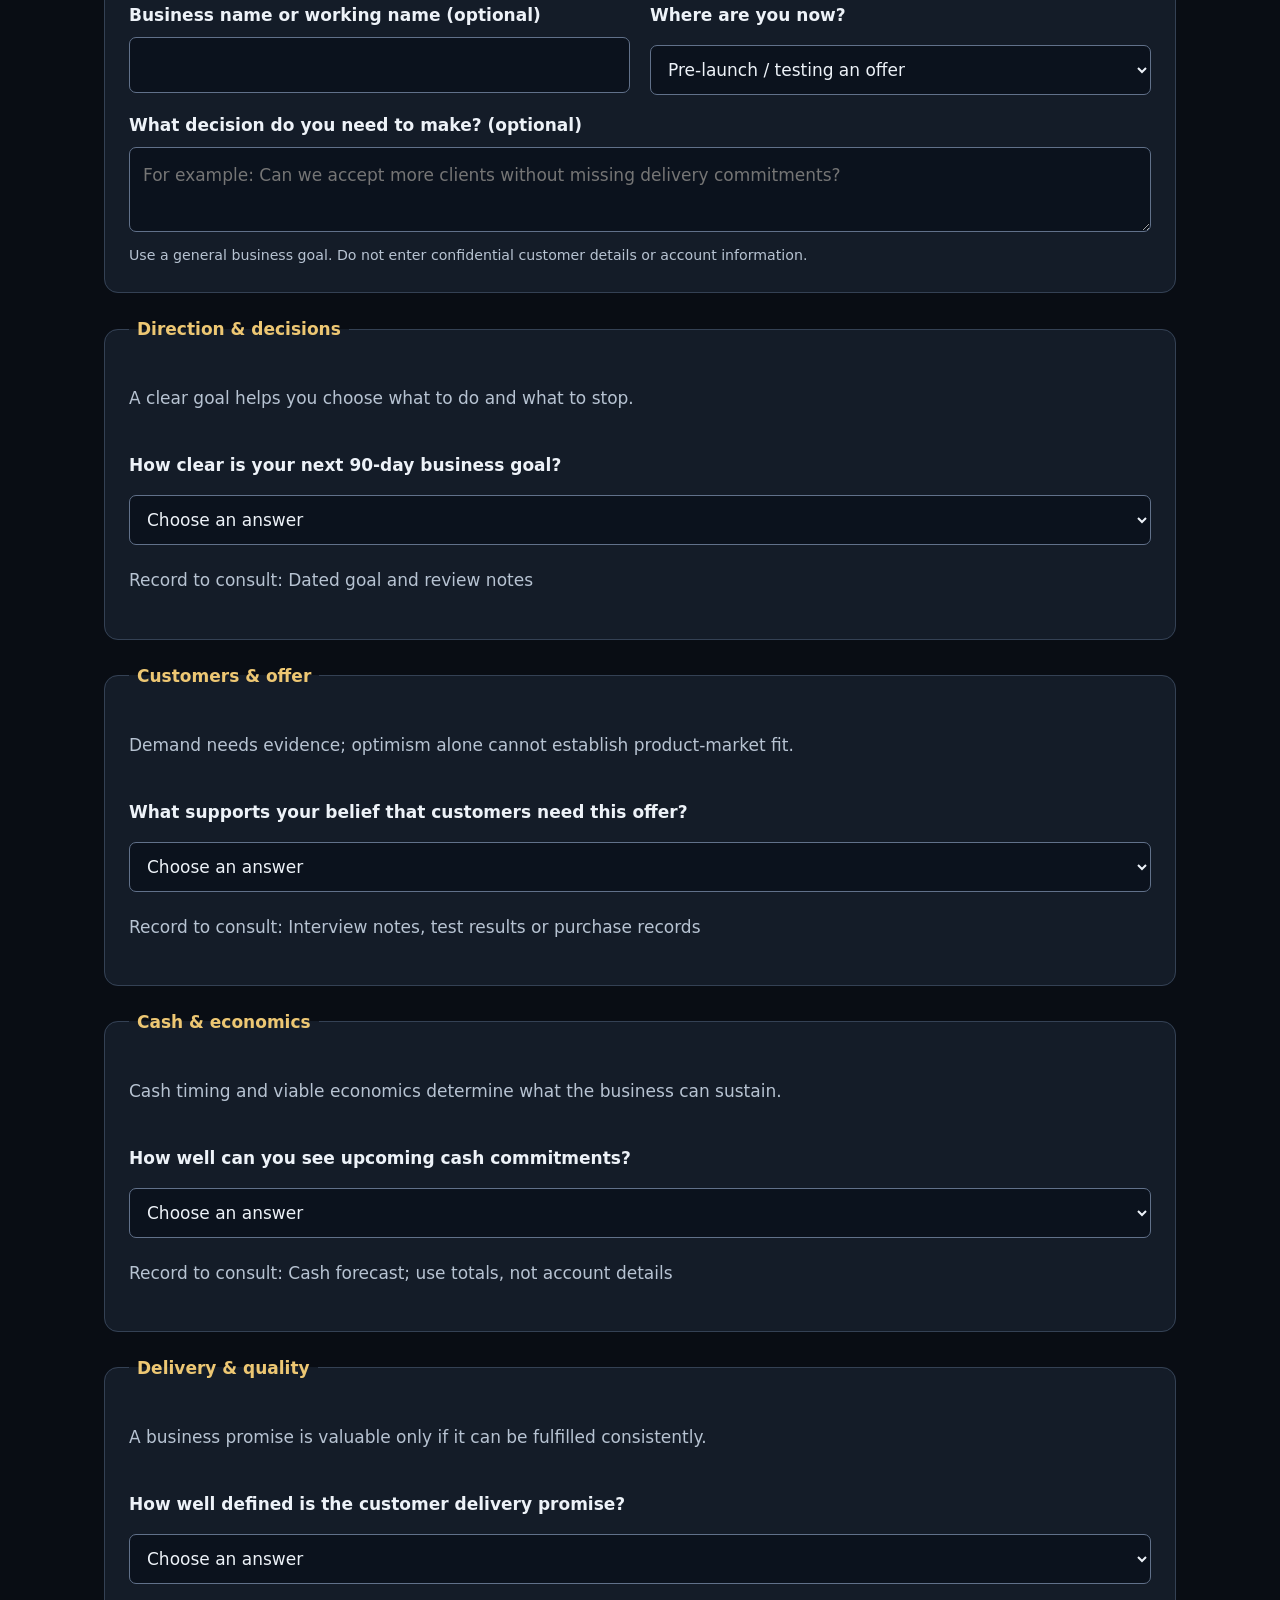
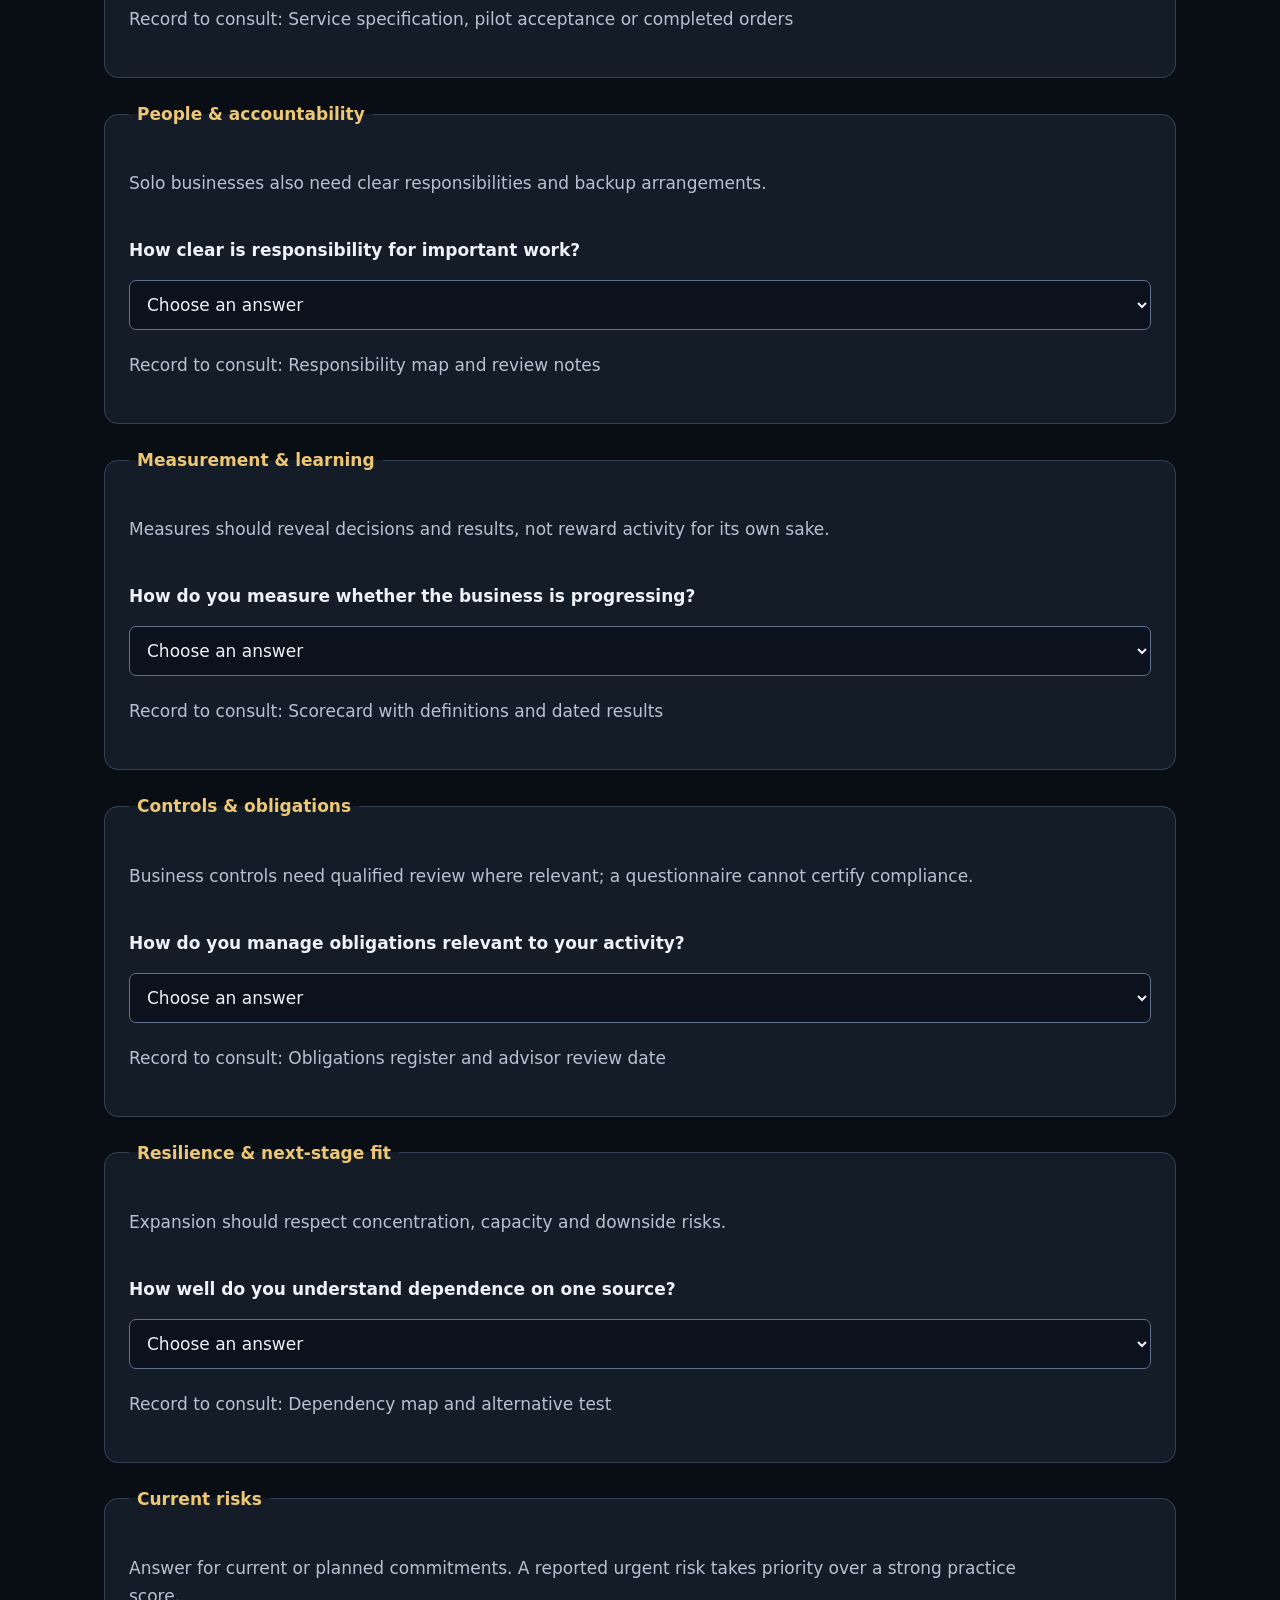
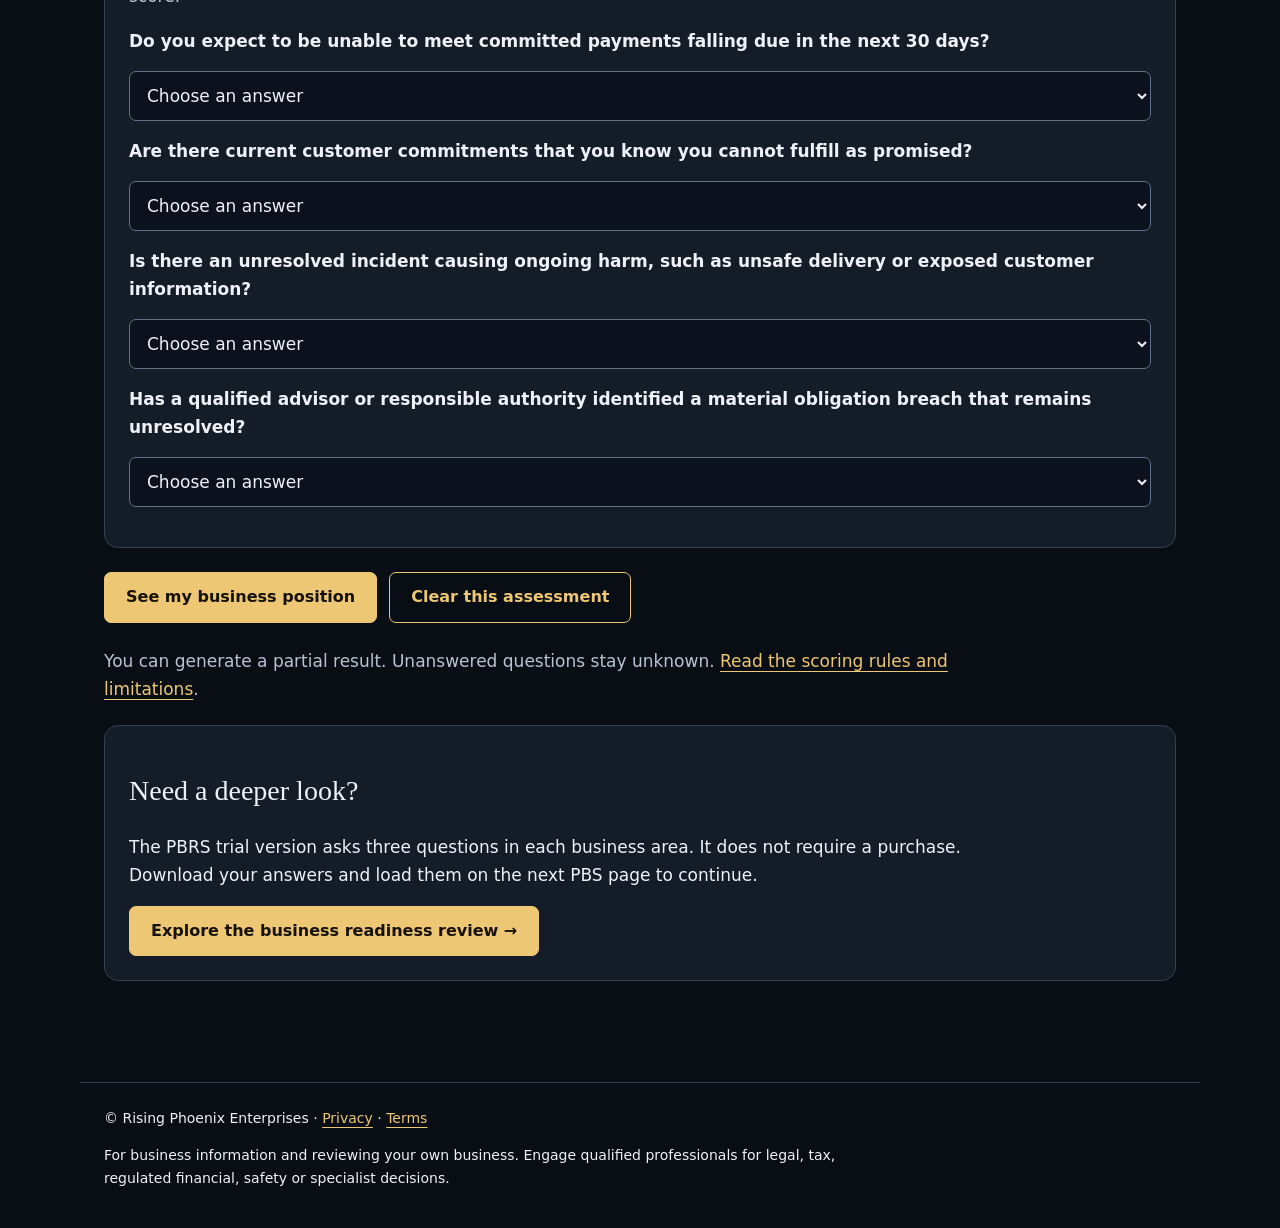
==== commit 5985fac1: "Connect standalone system entry to shared saved PBS business records" ====
--- a/index.html
+++ b/index.html
@@ -1,6 +1,6 @@
 <!doctype html>
-<html lang="en"><head><meta charset="utf-8"><meta name="viewport" content="width=device-width, initial-scale=1"><title>Phoenix QuickScore — PBS</title><meta name="description" content="Understand your business position through clear traffic lights, practical questions and next steps based on your answers."><link rel="stylesheet" href="/pbs-diagnostic.css"><link rel="stylesheet" href="/pbs-header-20261018.css"></head><body data-mode="quick"><header><a class="brand" href="/" style="display:inline-flex;align-items:center;gap:14px;text-decoration:none;line-height:1.2"><span class="brand-logo" aria-hidden="true"><img src="/phoenix-os-logo.png" width="44" height="66" alt=""></span><span class="brand-copy" style="display:block"><span class="brand-owner" style="display:block">Rising Phoenix Enterprises</span><span class="brand-name" style="display:block">Phoenix Business System</span></span></a><nav aria-label="PBS layers"><a href="https://pqs.risingphoenixhq.com/">PQS · Quick check</a><a href="https://pbrs.risingphoenixhq.com/">PBRS · Readiness</a><a href="https://pbb.risingphoenixhq.com/">PBB · Plan</a><a href="https://pseq.risingphoenixhq.com/">PSEQ · Take action</a></nav></header><main><section class="hero"><p class="eyebrow">PQS · Quick business check</p><h1>Phoenix QuickScore</h1><p>Eight questions to see where your business stands. Get a Green, Yellow or Red position, the reasons behind it, and practical next steps.</p><p class="muted">Choose answers you can support today. “I do not know” is useful information. Your business stage provides context; revenue size and the length of your answers do not earn points.</p></section>
+<html lang="en"><head><meta charset="utf-8"><meta name="viewport" content="width=device-width, initial-scale=1"><title>Phoenix QuickScore — PBS</title><meta name="description" content="Understand your business position through clear traffic lights, practical questions and next steps based on your answers."><link rel="stylesheet" href="/pbs-diagnostic.css"><link rel="stylesheet" href="/pbs-header-20261018.css"></head><body data-mode="quick"><header><a class="brand" href="/" style="display:inline-flex;align-items:center;gap:14px;text-decoration:none;line-height:1.2"><span class="brand-logo" aria-hidden="true"><img src="/phoenix-os-logo.png" width="44" height="66" alt=""></span><span class="brand-copy" style="display:block"><span class="brand-owner" style="display:block">Rising Phoenix Enterprises</span><span class="brand-name" style="display:block">Phoenix Business System</span></span></a><nav aria-label="PBS layers"><a href="https://pqs.risingphoenixhq.com/">PQS · Quick check</a><a href="https://pbrs.risingphoenixhq.com/">PBRS · Readiness</a><a href="https://pbb.risingphoenixhq.com/">PBB · Plan</a><a href="https://pseq.risingphoenixhq.com/">PSEQ · Take action</a></nav></header><main><section class="card" id="saved-system-entry"><h2>Use PQS with your saved business information</h2><p>Use PQS independently, add another PBS system later, or choose the full stack at any time. One PBS account and your selected business keep saved information together.</p><p><a class="button" href="https://pseq.risingphoenixhq.com/pqs.html">Open saved PQS workspace</a></p><p><a href="https://pseq.risingphoenixhq.com/consultation.html?use=all">Use the full PBS stack</a></p><p class="muted">The trial below keeps unsaved work on this page. Download that work before leaving; opening the saved workspace does not transfer unsaved answers or grant paid access.</p></section><section class="hero"><p class="eyebrow">PQS · Quick business check</p><h1>Phoenix QuickScore</h1><p>Eight questions to see where your business stands. Get a Green, Yellow or Red position, the reasons behind it, and practical next steps.</p><p class="muted">Choose answers you can support today. “I do not know” is useful information. Your business stage provides context; revenue size and the length of your answers do not earn points.</p></section>
  <div class="grid"><section class="card"><h2>Clear position</h2><p><strong class="GREEN">Green:</strong> your answers describe strong practices.<br><strong class="YELLOW">Yellow:</strong> strengthen practices or clarify gaps.<br><strong class="RED">Red:</strong> address the most pressing issues first.</p></section><section class="card"><h2>Useful next steps</h2><p>See the answers driving your result, records to consult and a proposed 30/60/90-day focus. An urgent risk overrides the average. Missing information cannot produce Green.</p></section></div>
  <p class="notice">This quick check uses your answers to suggest where to focus. No one has independently checked those answers. Download or print your results before leaving or refreshing this page; otherwise they will be lost.</p>
- <section class="card"><label for="assessment-import">Load saved PQS or PBRS answers (optional)</label><input id="assessment-import" type="file" accept="application/json,.json"><p id="import-status" class="muted">Load your saved answers so you do not have to repeat them. Your scores will be calculated again. The file stays on your device.</p></section><form id="assessment"><fieldset><legend>About your business</legend><div class="grid"><div><label for="business">Business name or working name (optional)</label><input id="business" name="business" maxlength="120" autocomplete="organization"></div><div><label for="stage">Where are you now?</label><select id="stage" name="stage"><option value="prelaunch">Pre-launch / testing an offer</option><option value="operating">Operating / stabilizing</option><option value="expanding">Planning expansion</option></select></div></div><label for="goal">What decision do you need to make? (optional)</label><textarea id="goal" name="goal" maxlength="600" placeholder="For example: Can we accept more clients without missing delivery commitments?"></textarea><small>Use a general business goal. Do not enter confidential customer details or account information.</small></fieldset><div id="questions"></div><p id="error" class="error" role="alert"></p><div class="actions"><button type="submit">See my business position</button><button type="button" class="secondary" id="clear">Clear this assessment</button></div><p class="muted">You can generate a partial result. Unanswered questions stay unknown. <a href="/methodology.html">Read the scoring rules and limitations</a>.</p></form><section id="report" tabindex="-1" aria-label="Your assessment report" class="hidden"></section><section class="card"><h2>Need a deeper look?</h2><p>The PBRS trial version asks three questions in each business area. It does not require a purchase. Download your answers and load them on the next PBS page to continue.</p><a class="button" href="https://pbrs.risingphoenixhq.com/">Explore the business readiness review →</a></section></main><footer>© Rising Phoenix Enterprises · <a href="/privacy.html">Privacy</a> · <a href="/terms.html">Terms</a><p>For business information and reviewing your own business. Engage qualified professionals for legal, tax, regulated financial, safety or specialist decisions.</p></footer><script src="/pbs-diagnostic-engine.js"></script><script src="/pbs-diagnostic-ui.js"></script></body></html>
+ <section class="card"><label for="assessment-import">Load saved PQS or PBRS answers (optional)</label><input id="assessment-import" type="file" accept="application/json,.json"><p id="import-status" class="muted">Load your saved answers so you do not have to repeat them. Your scores will be calculated again. The file stays on your device.</p></section><form id="assessment"><fieldset><legend>About your business</legend><div class="grid"><div><label for="business">Business name or working name (optional)</label><input id="business" name="business" maxlength="120" autocomplete="organization"></div><div><label for="stage">Where are you now?</label><select id="stage" name="stage"><option value="prelaunch">Pre-launch / testing an offer</option><option value="operating">Operating / stabilizing</option><option value="expanding">Planning expansion</option></select></div></div><label for="goal">What decision do you need to make? (optional)</label><textarea id="goal" name="goal" maxlength="600" placeholder="For example: Can we accept more clients without missing delivery commitments?"></textarea><small>Use a general business goal. Do not enter confidential customer details or account information.</small></fieldset><div id="questions"></div><p id="error" class="error" role="alert"></p><div class="actions"><button type="submit">See my business position</button><button type="button" class="secondary" id="clear">Clear this assessment</button></div><p class="muted">You can generate a partial result. Unanswered questions stay unknown. <a href="/methodology.html">Read the scoring rules and limitations</a>.</p></form><section id="report" tabindex="-1" aria-label="Your assessment report" class="hidden"></section><section class="card"><h2>Need a deeper look?</h2><p>The PBRS trial version asks three questions in each business area. It does not require a purchase. Download your answers and load them on the next PBS page to continue.</p><a class="button" href="https://pbrs.risingphoenixhq.com/">Explore the business readiness review →</a></section></main><footer>© Rising Phoenix Enterprises · <a href="/privacy.html">Privacy</a> · <a href="/terms.html">Terms</a><p>For business information and reviewing your own business. Engage qualified professionals for legal, tax, regulated financial, safety or specialist decisions.</p></footer><script src="/pbs-diagnostic-engine.js?wording=20261018"></script><script src="/pbs-diagnostic-ui.js?wording=20261018"></script></body></html>
 
